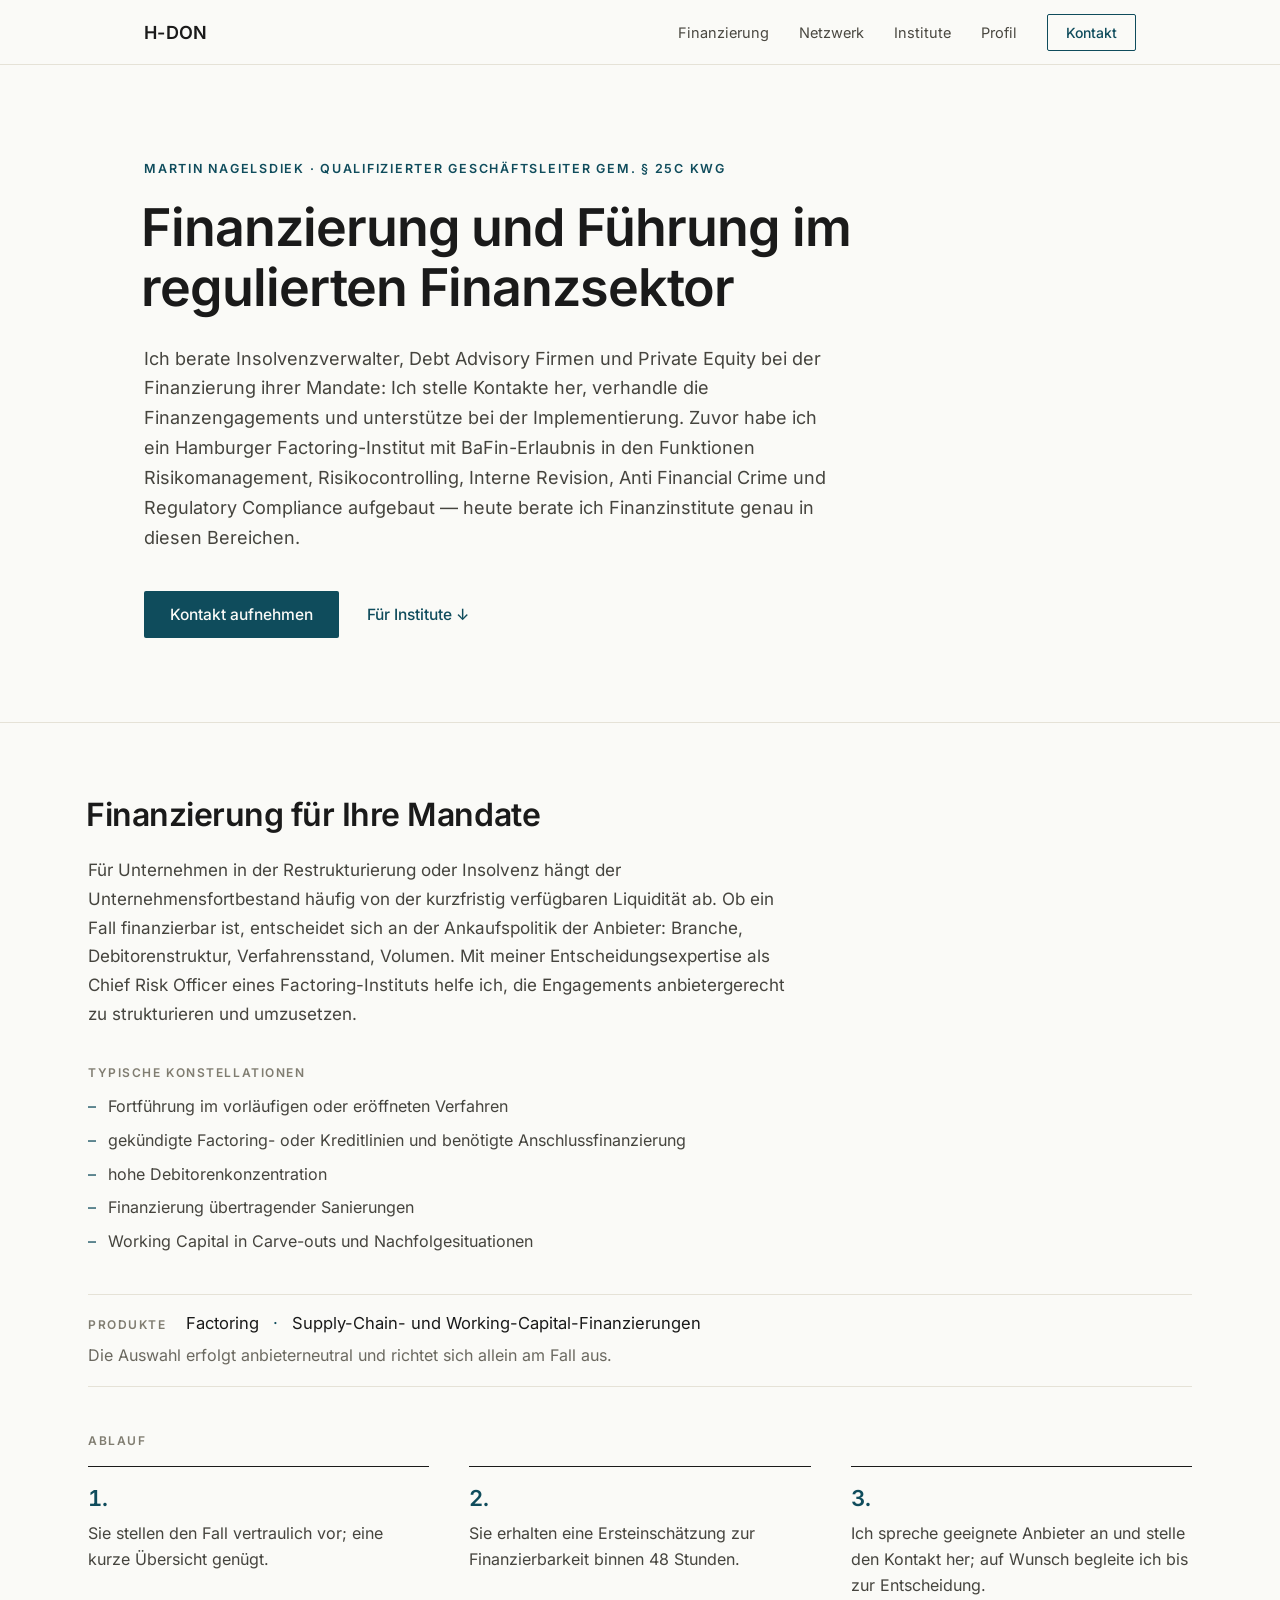
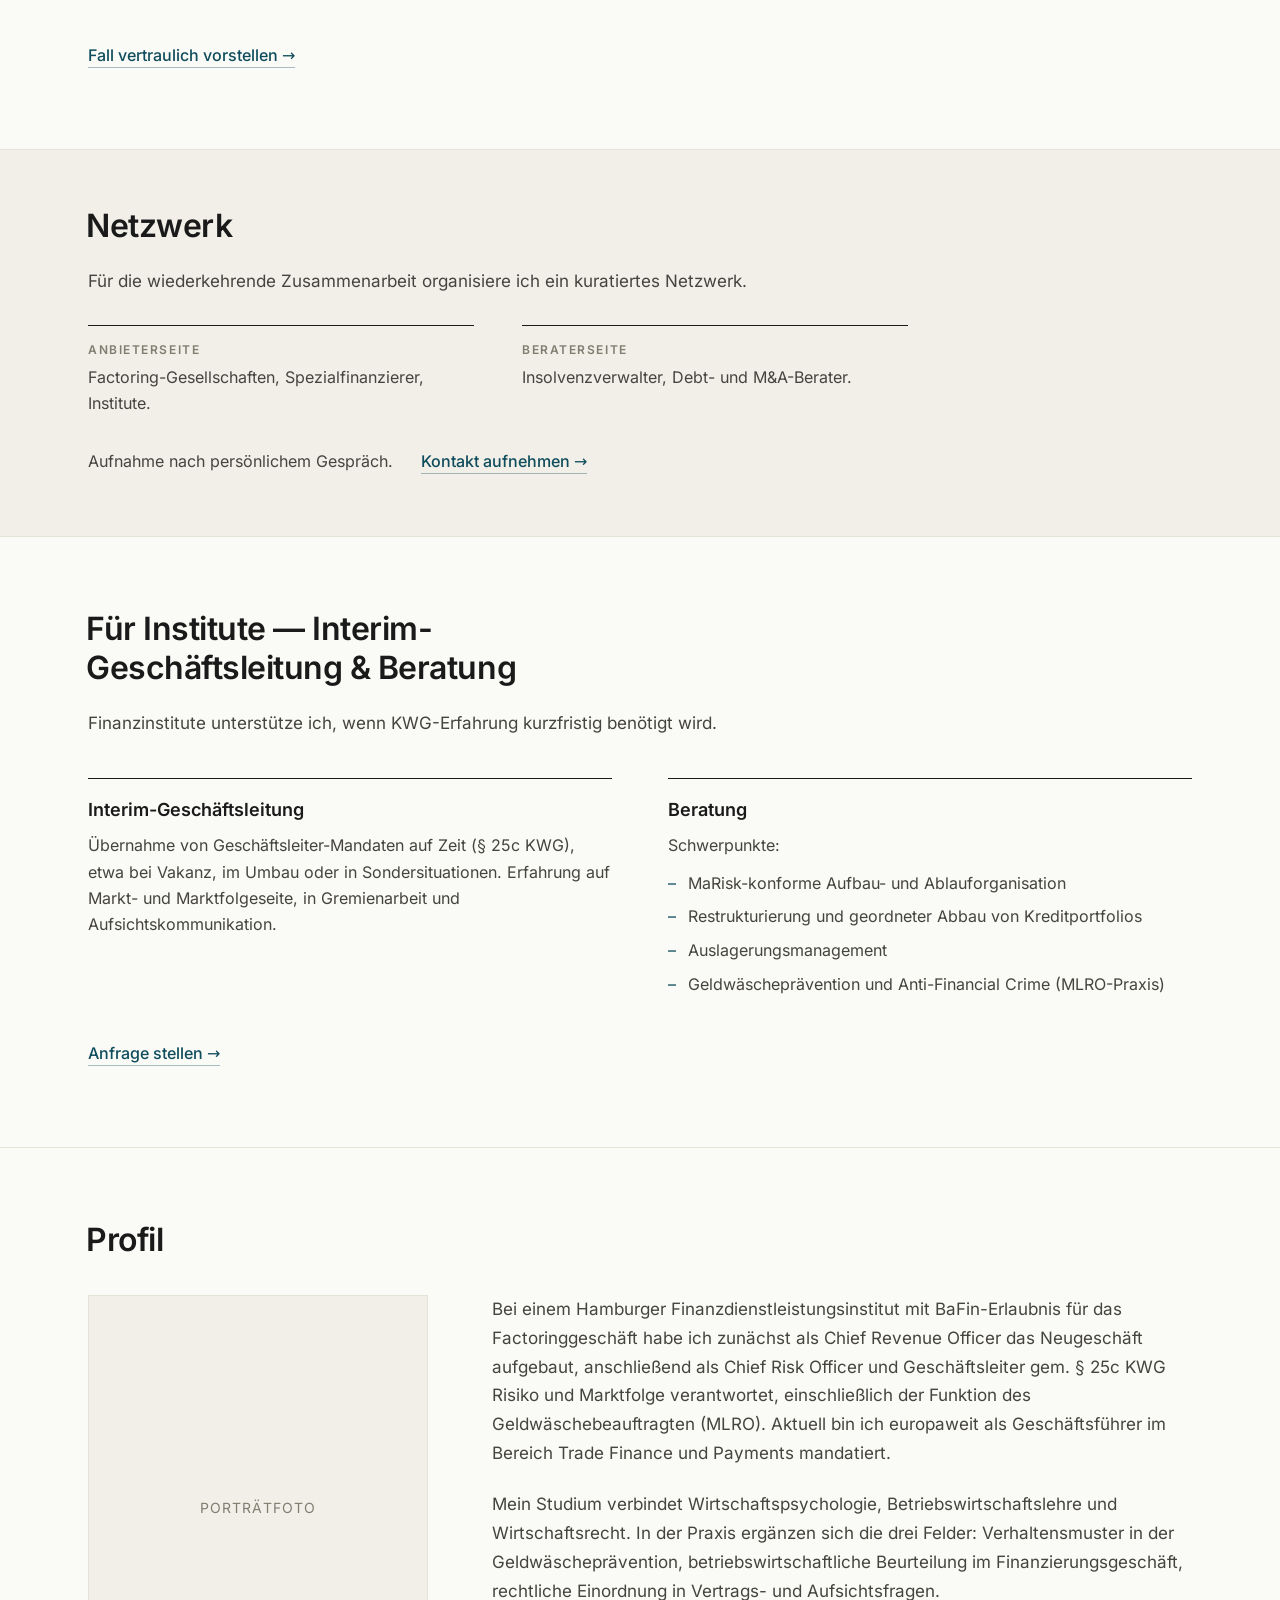
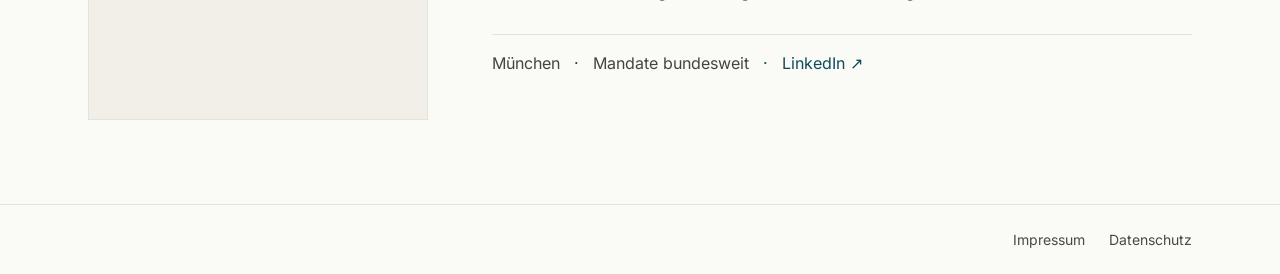
==== index.html @ 2f027c4a "H-DON One-Pager: Erstveröffentlichung Statische Website (index.html) mit Impressum/Datenschutz als u" ====
<!DOCTYPE html>
<html lang="de">
<head>
<meta charset="utf-8">
<meta name="viewport" content="width=device-width, initial-scale=1">
<title>H-DON · Martin Nagelsdiek — Finanzierung und Führung im regulierten Finanzsektor</title>
<meta name="description" content="Finanzierungslösungen für Insolvenzverwalter, Debt Advisors und Private Equity. Interim-Geschäftsleitung (§ 25c KWG) und Beratung für Finanzinstitute: Risikomanagement, Regulatory Compliance, Anti-Financial-Crime.">
<meta property="og:title" content="H-DON · Martin Nagelsdiek">
<meta property="og:description" content="Finanzierung für Restrukturierungs- und Insolvenzmandate. Interim-Geschäftsleitung und Beratung für Finanzinstitute.">
<meta property="og:locale" content="de_DE">
<style>
@font-face{font-family:'Inter';font-style:normal;font-weight:400;font-display:swap;src:url([data-uri]) format('woff2')}
@font-face{font-family:'Inter';font-style:normal;font-weight:500;font-display:swap;src:url([data-uri]) format('woff2')}
@font-face{font-family:'Inter';font-style:normal;font-weight:600;font-display:swap;src:url([data-uri]) format('woff2')}
:root{
  --bg:#FAFAF7; --bg-alt:#F1EFE7; --ink:#1A1A1A; --body:#45443E; --muted:#6B6960;
  --label:#807D71; --line:#E5E2D7; --accent:#0F4C5C; --accent-dark:#0A3945;
}
*{box-sizing:border-box}
html{scroll-behavior:smooth}
@media (prefers-reduced-motion:reduce){html{scroll-behavior:auto}}
html,body{margin:0;padding:0;background:var(--bg)}
body{color:var(--ink);font-family:'Inter',system-ui,-apple-system,'Segoe UI',sans-serif;min-height:100vh}
a{color:var(--accent)}
a:hover{color:var(--accent-dark)}
.wrap{max-width:1104px;margin:0 auto;padding:0 56px}

/* Header */
header{position:sticky;top:0;z-index:10;background:rgba(250,250,247,.94);border-bottom:1px solid var(--line);backdrop-filter:blur(6px)}
.header-inner{height:64px;display:flex;align-items:center;justify-content:space-between}
.brand{font-size:18px;font-weight:600;letter-spacing:.02em;color:var(--ink);text-decoration:none}
nav{display:flex;align-items:center;gap:30px}
.nav-link{font-size:14.5px;color:#4A4841;text-decoration:none}
.nav-link:hover{color:var(--accent)}
.nav-cta{font-size:14px;font-weight:500;color:var(--accent);text-decoration:none;border:1px solid var(--accent);padding:9px 18px;border-radius:2px}
.nav-cta:hover{background:var(--accent);color:var(--bg)}

/* Shared */
section{scroll-margin-top:88px}
.section-inner{padding:72px 0 84px}
h1{font-size:52px;line-height:1.15;font-weight:600;letter-spacing:-.02em;margin:22px 0 26px -3px;max-width:23ch;text-wrap:pretty}
h2{font-size:32px;font-weight:600;letter-spacing:-.015em;margin:0 0 22px -2px;text-wrap:pretty}
.kicker{font-size:12.5px;font-weight:600;letter-spacing:.14em;text-transform:uppercase;color:var(--accent)}
.label{font-size:12px;font-weight:600;letter-spacing:.13em;text-transform:uppercase;color:var(--label)}
.lead{font-size:18px;line-height:1.66;color:var(--body);max-width:700px;margin:0 0 38px;text-wrap:pretty}
.copy{font-size:17px;line-height:1.7;color:var(--body);max-width:700px;margin:0;text-wrap:pretty}
.dash-list{display:flex;flex-direction:column;gap:9px;max-width:700px}
.dash-list>div{display:flex;gap:12px;font-size:16px;line-height:1.55;color:var(--body)}
.dash-list span.d{color:var(--accent)}
.link-cta{font-size:16px;font-weight:500;color:var(--accent);text-decoration:none;border-bottom:1.5px solid rgba(15,76,92,.35);padding-bottom:2px}
.link-cta:hover{border-bottom-color:var(--accent)}
.btn-primary{display:inline-block;background:var(--accent);color:var(--bg);font-size:15.5px;font-weight:500;text-decoration:none;padding:14px 26px;border-radius:2px}
.btn-primary:hover{background:var(--accent-dark);color:var(--bg)}

/* Hero */
.hero{padding:96px 0 84px}
.hero-ctas{display:flex;align-items:center;gap:28px;flex-wrap:wrap}
.hero-sec{font-size:15.5px;font-weight:500;color:var(--accent);text-decoration:none}

/* Finanzierung */
.products{display:flex;flex-direction:column;gap:10px;border-top:1px solid var(--line);border-bottom:1px solid var(--line);padding:18px 0;margin:40px 0 46px}
.products-row{display:flex;align-items:baseline;gap:20px;flex-wrap:wrap}
.products-list{display:flex;gap:14px;font-size:16.5px;align-items:baseline;flex-wrap:wrap}
.products-note{font-size:16px;line-height:1.55;color:var(--muted)}
.steps{display:grid;grid-template-columns:1fr 1fr 1fr;gap:40px}
.step{border-top:1px solid var(--ink);padding-top:18px;display:flex;flex-direction:column;gap:10px}
.step-num{font-size:22px;font-weight:600;color:var(--accent);font-variant-numeric:tabular-nums}
.step-text{font-size:16px;line-height:1.62;color:var(--body)}

/* Netzwerk */
.netzwerk{background:var(--bg-alt);border-top:1px solid var(--line);border-bottom:1px solid var(--line)}
.netzwerk .section-inner{padding:56px 0 62px}
.cols-2{display:grid;grid-template-columns:1fr 1fr;gap:48px;max-width:820px}
.col-card{border-top:1px solid var(--ink);padding-top:16px;display:flex;flex-direction:column;gap:8px}
.col-card .body{font-size:16px;line-height:1.62;color:var(--body)}
.inline-row{display:flex;align-items:baseline;gap:28px;margin-top:34px;flex-wrap:wrap}
.inline-row .plain{font-size:16px;color:var(--body)}

/* Institute */
.inst-cols{display:grid;grid-template-columns:1fr 1fr;gap:56px}
.inst-card{border-top:1px solid var(--ink);padding-top:20px;display:flex;flex-direction:column;gap:12px}
.inst-card .title{font-size:18px;font-weight:600}
.inst-card .body{font-size:16px;line-height:1.65;color:var(--body);text-wrap:pretty}

/* Profil */
.profil-grid{display:grid;grid-template-columns:340px 1fr;gap:64px;align-items:start}
.portrait{width:340px;height:425px;max-width:100%;background:var(--bg-alt);border:1px solid var(--line);display:flex;align-items:center;justify-content:center;color:var(--label);font-size:14px;letter-spacing:.08em;text-transform:uppercase}
.profil-text{display:flex;flex-direction:column;gap:22px}
.meta-row{display:flex;align-items:baseline;gap:14px;border-top:1px solid var(--line);padding-top:18px;margin-top:6px;font-size:16px;color:var(--body);flex-wrap:wrap}
.meta-row a{color:var(--accent);text-decoration:none}
.meta-row a:hover{color:var(--accent-dark)}
.dot{color:var(--accent)}

/* Legal sections (in-page, toggled via footer) */
[hidden]{display:none !important}
.legal-inner{padding:64px 0 76px}
.legal-head{display:flex;align-items:baseline;justify-content:space-between;gap:24px;margin:0 0 10px}
.legal-close{font-size:14.5px;color:#4A4841;text-decoration:none;white-space:nowrap}
.legal-close:hover{color:var(--accent)}
.legal-note{font-size:14.5px;color:var(--label);margin:0 0 38px}
.legal-grid{display:grid;grid-template-columns:230px 1fr;gap:26px 40px;max-width:880px;font-size:16px;line-height:1.62;color:var(--body)}
.legal-label{font-size:13px;font-weight:600;letter-spacing:.08em;text-transform:uppercase;color:var(--label);padding-top:3px}
.ph{background:#F1EDDC;padding:1px 6px}

/* Footer */
footer{border-top:1px solid var(--line)}
.footer-inner{padding:26px 0;display:flex;align-items:baseline;justify-content:flex-end;gap:16px;flex-wrap:wrap}
.footer-links{display:flex;gap:24px}
.footer-links a{font-size:14px;color:#4A4841;text-decoration:none}
.footer-links a:hover{color:var(--accent)}

/* Responsive */
@media (max-width:920px){
  .wrap{padding:0 24px}
  h1{font-size:clamp(32px,7.5vw,44px)}
  h2{font-size:27px}
  .hero{padding:64px 0 60px}
  .section-inner{padding:56px 0 60px}
  .steps{grid-template-columns:1fr;gap:26px}
  .cols-2{grid-template-columns:1fr;gap:28px}
  .inst-cols{grid-template-columns:1fr;gap:36px}
  .profil-grid{grid-template-columns:1fr;gap:36px}
  .legal-grid{grid-template-columns:1fr;gap:8px 0}
  .legal-grid > div:not(.legal-label){margin-bottom:16px}
  .legal-inner{padding:48px 0 56px}
}
@media (max-width:720px){
  .nav-link{display:none}
}
</style>
</head>
<body>

<header>
  <div class="wrap header-inner">
    <a class="brand" href="#top">H-DON</a>
    <nav aria-label="Hauptnavigation">
      <a class="nav-link" href="#finanzierung">Finanzierung</a>
      <a class="nav-link" href="#netzwerk">Netzwerk</a>
      <a class="nav-link" href="#institute">Institute</a>
      <a class="nav-link" href="#profil">Profil</a>
      <a class="nav-cta" href="mailto:martin.nagelsdiek@h-don.de">Kontakt</a>
    </nav>
  </div>
</header>

<main id="top">

<section class="hero">
  <div class="wrap">
    <div class="kicker">Martin Nagelsdiek · Qualifizierter Geschäftsleiter gem. § 25c KWG</div>
    <h1>Finanzierung und Führung im regulierten Finanzsektor</h1>
    <!-- Alternative Headline (Variante B aus dem Design):
    <h1>Finanzierungslösungen für Insolvenzverwalter und Debt Advisors. Führung für Finanzinstitute.</h1>
    -->
    <p class="lead">Ich berate Insolvenzverwalter, Debt Advisory Firmen und Private Equity bei der Finanzierung ihrer Mandate: Ich stelle Kontakte her, verhandle die Finanzengagements und unterstütze bei der Implementierung. Zuvor habe ich ein Hamburger Factoring-Institut mit BaFin-Erlaubnis in den Funktionen Risikomanagement, Risikocontrolling, Interne Revision, Anti Financial Crime und Regulatory Compliance aufgebaut — heute berate ich Finanzinstitute genau in diesen Bereichen.</p>
    <div class="hero-ctas">
      <a class="btn-primary" href="mailto:martin.nagelsdiek@h-don.de?subject=Fallvorstellung%20%28vertraulich%29">Kontakt aufnehmen</a>
      <a class="hero-sec" href="#institute">Für Institute ↓</a>
    </div>
  </div>
</section>

<section id="finanzierung" style="border-top:1px solid var(--line)">
  <div class="wrap section-inner">
    <h2>Finanzierung für Ihre Mandate</h2>
    <p class="copy">Für Unternehmen in der Restrukturierung oder Insolvenz hängt der Unternehmensfortbestand häufig von der kurzfristig verfügbaren Liquidität ab. Ob ein Fall finanzierbar ist, entscheidet sich an der Ankaufspolitik der Anbieter: Branche, Debitorenstruktur, Verfahrensstand, Volumen. Mit meiner Entscheidungsexpertise als Chief Risk Officer eines Factoring-Instituts helfe ich, die Engagements anbietergerecht zu strukturieren und umzusetzen.</p>
    <div style="margin-top:36px">
      <div class="label" style="margin-bottom:14px">Typische Konstellationen</div>
      <div class="dash-list">
        <div><span class="d">–</span><span>Fortführung im vorläufigen oder eröffneten Verfahren</span></div>
        <div><span class="d">–</span><span>gekündigte Factoring- oder Kreditlinien und benötigte Anschlussfinanzierung</span></div>
        <div><span class="d">–</span><span>hohe Debitorenkonzentration</span></div>
        <div><span class="d">–</span><span>Finanzierung übertragender Sanierungen</span></div>
        <div><span class="d">–</span><span>Working Capital in Carve-outs und Nachfolgesituationen</span></div>
      </div>
    </div>
    <div class="products">
      <div class="products-row">
        <span class="label">Produkte</span>
        <span class="products-list"><span>Factoring</span><span class="dot">·</span><span>Supply-Chain- und Working-Capital-Finanzierungen</span></span>
      </div>
      <div class="products-note">Die Auswahl erfolgt anbieterneutral und richtet sich allein am Fall aus.</div>
    </div>
    <div class="label" style="margin-bottom:18px">Ablauf</div>
    <div class="steps">
      <div class="step">
        <div class="step-num">1.</div>
        <div class="step-text">Sie stellen den Fall vertraulich vor; eine kurze Übersicht genügt.</div>
      </div>
      <div class="step">
        <div class="step-num">2.</div>
        <div class="step-text">Sie erhalten eine Ersteinschätzung zur Finanzierbarkeit binnen 48 Stunden.</div>
      </div>
      <div class="step">
        <div class="step-num">3.</div>
        <div class="step-text">Ich spreche geeignete Anbieter an und stelle den Kontakt her; auf Wunsch begleite ich bis zur Entscheidung.</div>
      </div>
    </div>
    <div style="margin-top:46px">
      <a class="link-cta" href="mailto:martin.nagelsdiek@h-don.de?subject=Fallvorstellung%20%28vertraulich%29">Fall vertraulich vorstellen →</a>
    </div>
  </div>
</section>

<section id="netzwerk" class="netzwerk">
  <div class="wrap section-inner">
    <h2>Netzwerk</h2>
    <p class="copy" style="margin-bottom:30px">Für die wiederkehrende Zusammenarbeit organisiere ich ein kuratiertes Netzwerk.</p>
    <div class="cols-2">
      <div class="col-card">
        <div class="label">Anbieterseite</div>
        <div class="body">Factoring-Gesellschaften, Spezialfinanzierer, Institute.</div>
      </div>
      <div class="col-card">
        <div class="label">Beraterseite</div>
        <div class="body">Insolvenzverwalter, Debt- und M&amp;A-Berater.</div>
      </div>
    </div>
    <div class="inline-row">
      <span class="plain">Aufnahme nach persönlichem Gespräch.</span>
      <a class="link-cta" href="mailto:martin.nagelsdiek@h-don.de?subject=Netzwerk">Kontakt aufnehmen →</a>
    </div>
  </div>
</section>

<section id="institute">
  <div class="wrap section-inner">
    <h2 style="max-width:26ch">Für Institute — Interim-Geschäftsleitung &amp; Beratung</h2>
    <p class="copy" style="margin-bottom:40px">Finanzinstitute unterstütze ich, wenn KWG-Erfahrung kurzfristig benötigt wird.</p>
    <div class="inst-cols">
      <div class="inst-card">
        <div class="title">Interim-Geschäftsleitung</div>
        <div class="body">Übernahme von Geschäftsleiter-Mandaten auf Zeit (§ 25c KWG), etwa bei Vakanz, im Umbau oder in Sondersituationen. Erfahrung auf Markt- und Marktfolgeseite, in Gremienarbeit und Aufsichtskommunikation.</div>
      </div>
      <div class="inst-card">
        <div class="title">Beratung</div>
        <div class="body">Schwerpunkte:</div>
        <div class="dash-list">
          <div><span class="d">–</span><span>MaRisk-konforme Aufbau- und Ablauforganisation</span></div>
          <div><span class="d">–</span><span>Restrukturierung und geordneter Abbau von Kreditportfolios</span></div>
          <div><span class="d">–</span><span>Auslagerungsmanagement</span></div>
          <div><span class="d">–</span><span>Geldwäscheprävention und Anti-Financial Crime (MLRO-Praxis)</span></div>
        </div>
      </div>
    </div>
    <div style="margin-top:46px">
      <a class="link-cta" href="mailto:martin.nagelsdiek@h-don.de?subject=Interim%20%2F%20Beratung">Anfrage stellen →</a>
    </div>
  </div>
</section>

<section id="profil" style="border-top:1px solid var(--line)">
  <div class="wrap section-inner">
    <h2 style="margin-bottom:36px">Profil</h2>
    <div class="profil-grid">
      <div class="portrait" role="img" aria-label="Platzhalter für Porträtfoto">Porträtfoto</div>
      <!-- Foto einsetzen: obige div ersetzen durch
      <img class="portrait" src="portrait.jpg" alt="Porträtfoto Martin Nagelsdiek" style="object-fit:cover"> -->
      <div class="profil-text">
        <p class="copy">Bei einem Hamburger Finanzdienstleistungsinstitut mit BaFin-Erlaubnis für das Factoringgeschäft habe ich zunächst als Chief Revenue Officer das Neugeschäft aufgebaut, anschließend als Chief Risk Officer und Geschäftsleiter gem. § 25c KWG Risiko und Marktfolge verantwortet, einschließlich der Funktion des Geldwäschebeauftragten (MLRO). Aktuell bin ich europaweit als Geschäftsführer im Bereich Trade Finance und Payments mandatiert.</p>
        <p class="copy">Mein Studium verbindet Wirtschaftspsychologie, Betriebswirtschaftslehre und Wirtschaftsrecht. In der Praxis ergänzen sich die drei Felder: Verhaltensmuster in der Geldwäscheprävention, betriebswirtschaftliche Beurteilung im Finanzierungsgeschäft, rechtliche Einordnung in Vertrags- und Aufsichtsfragen.</p>
        <div class="meta-row">
          <span>München</span><span class="dot">·</span><span>Mandate bundesweit</span><span class="dot">·</span><a href="https://www.linkedin.com/in/nagelsdiek" target="_blank" rel="noopener">LinkedIn ↗</a>
        </div>
      </div>
    </div>
  </div>
</section>

<section id="impressum" class="legal" style="border-top:1px solid var(--line)">
  <div class="wrap legal-inner">
    <div class="legal-head">
      <h2 style="margin:0 0 0 -2px">Impressum</h2>
      <a class="legal-close" href="#" data-legal-close>Schließen ✕</a>
    </div>
    <p class="legal-note">Angaben gemäß § 5 DDG</p>
    <div class="legal-grid">
      <div class="legal-label">Diensteanbieter</div>
      <div>Hedonia UG (haftungsbeschränkt)<br>Franz-Joseph-Str. 11<br>80801 München, Deutschland</div>
      <div class="legal-label">Vertreten durch</div>
      <div>Geschäftsführer: Martin Nagelsdiek</div>
      <div class="legal-label">Registereintrag</div>
      <div>Registergericht: Amtsgericht Hamburg<br>Registernummer: HRB 199336</div>
      <div class="legal-label">Kontakt</div>
      <div>E-Mail: <a href="mailto:martin.nagelsdiek@h-don.de">martin.nagelsdiek@h-don.de</a></div>
      <!-- USt-IdNr. gemäß § 27a UStG: sobald vorhanden, hier als eigene Zeile ergänzen
           (Label "Umsatzsteuer-ID", Wert "USt-IdNr. gemäß § 27a UStG: DE…"). -->

      <div class="legal-label">Verantwortlich nach § 18 Abs. 2 MStV</div>
      <div>Martin Nagelsdiek, Anschrift wie oben</div>
      <div class="legal-label">Verbraucherstreitbeilegung</div>
      <div>Das Angebot richtet sich ausschließlich an Unternehmen. Zur Teilnahme an Streitbeilegungsverfahren vor einer Verbraucherschlichtungsstelle ist die Hedonia UG (haftungsbeschränkt) nicht bereit und nicht verpflichtet (§ 36 VSBG).</div>
    </div>
  </div>
</section>

<section id="datenschutz" class="legal" style="border-top:1px solid var(--line)">
  <div class="wrap legal-inner">
    <div class="legal-head">
      <h2 style="margin:0 0 0 -2px">Datenschutzerklärung</h2>
      <a class="legal-close" href="#" data-legal-close>Schließen ✕</a>
    </div>
    <p class="legal-note">Informationen nach Art. 13 DSGVO. Stand: Juli 2026</p>
    <div class="legal-grid">
      <div class="legal-label">Verantwortlicher</div>
      <div>Hedonia UG (haftungsbeschränkt), vertreten durch den Geschäftsführer Martin Nagelsdiek<br>Franz-Joseph-Str. 11, 80801 München, Deutschland<br>E-Mail: <a href="mailto:martin.nagelsdiek@h-don.de">martin.nagelsdiek@h-don.de</a></div>
      <div class="legal-label">Hosting und Server-Logfiles</div>
      <div>Diese Website wird bei GitHub Pages gehostet, einem Dienst der GitHub, Inc., 88 Colin P. Kelly Jr. St., San Francisco, CA 94107, USA („GitHub"). Beim Aufruf der Website erhebt GitHub technisch bedingt Ihre IP-Adresse und speichert sie nach eigenen Angaben zu Sicherheitszwecken in Server-Logs; auf diese Verarbeitung haben wir keinen Einfluss. Rechtsgrundlage ist Art. 6 Abs. 1 lit. f DSGVO (berechtigtes Interesse an der sicheren und stabilen Bereitstellung der Website). GitHub verarbeitet Daten auch in den USA; GitHub ist nach dem EU-US Data Privacy Framework zertifiziert und stützt Übermittlungen ergänzend auf Standardvertragsklauseln der EU-Kommission. Näheres in der <a href="https://docs.github.com/en/site-policy/privacy-policies/github-general-privacy-statement" target="_blank" rel="noopener">Datenschutzerklärung von GitHub</a>.</div>
      <div class="legal-label">Kontaktaufnahme per E-Mail</div>
      <div>Bei einer Kontaktaufnahme per E-Mail werden die mitgeteilten Daten (Name, E-Mail-Adresse, Inhalt der Nachricht) ausschließlich zur Bearbeitung der Anfrage verarbeitet. Rechtsgrundlage ist Art. 6 Abs. 1 lit. b DSGVO, soweit die Anfrage auf den Abschluss oder die Durchführung eines Vertrags gerichtet ist, im Übrigen Art. 6 Abs. 1 lit. f DSGVO. Die E-Mail-Kommunikation wird über Google Workspace (Google Ireland Limited, Gordon House, Barrow Street, Dublin 4, Irland) abgewickelt; mit Google besteht ein Auftragsverarbeitungsvertrag nach Art. 28 DSGVO, und Google ist für etwaige Übermittlungen in die USA nach dem EU-US Data Privacy Framework zertifiziert. Die Daten werden gelöscht, sobald sie für die Bearbeitung nicht mehr erforderlich sind; gesetzliche Aufbewahrungspflichten bleiben unberührt.</div>
      <div class="legal-label">Keine Cookies, kein Tracking</div>
      <div>Diese Website setzt keine Cookies und verwendet keine Analyse-, Tracking- oder Werbedienste. Schriftarten sind lokal in die Seite eingebettet; beim Seitenaufruf werden keine Inhalte von Drittservern nachgeladen.</div>
      <div class="legal-label">Externe Links</div>
      <div>Diese Website enthält Links zu externen Websites (z. B. LinkedIn). Durch den bloßen Besuch dieser Seite werden keine Daten an die verlinkten Anbieter übertragen; beim Anklicken gelten die Datenschutzhinweise des jeweiligen Anbieters.</div>
      <div class="legal-label">Ihre Rechte</div>
      <div>Sie haben das Recht auf Auskunft (Art. 15 DSGVO), Berichtigung (Art. 16), Löschung (Art. 17), Einschränkung der Verarbeitung (Art. 18) und Datenübertragbarkeit (Art. 20) sowie das Recht, einer Verarbeitung auf Grundlage von Art. 6 Abs. 1 lit. f DSGVO aus Gründen Ihrer besonderen Situation zu widersprechen (Art. 21 DSGVO). Daneben besteht ein Beschwerderecht bei einer Datenschutz-Aufsichtsbehörde (Art. 77 DSGVO), z. B. beim Bayerischen Landesamt für Datenschutzaufsicht, Promenade 18, 91522 Ansbach.</div>
    </div>
  </div>
</section>

</main>

<footer>
  <div class="wrap footer-inner">
    <span class="footer-links">
      <a href="#impressum" data-legal-open="impressum">Impressum</a>
      <a href="#datenschutz" data-legal-open="datenschutz">Datenschutz</a>
    </span>
  </div>
</footer>

<script>
(function () {
  var sections = {
    impressum: document.getElementById('impressum'),
    datenschutz: document.getElementById('datenschutz')
  };
  // Progressive enhancement: without JS the sections stay visible at the page end.
  Object.keys(sections).forEach(function (k) { sections[k].hidden = true; });
  function setOpen(key) {
    Object.keys(sections).forEach(function (k) { sections[k].hidden = (k !== key); });
    if (key) sections[key].scrollIntoView({ behavior: 'smooth', block: 'start' });
  }
  document.querySelectorAll('[data-legal-open]').forEach(function (a) {
    a.addEventListener('click', function (e) {
      e.preventDefault();
      var key = a.getAttribute('data-legal-open');
      setOpen(key);
      history.replaceState(null, '', '#' + key);
    });
  });
  document.querySelectorAll('[data-legal-close]').forEach(function (a) {
    a.addEventListener('click', function (e) {
      e.preventDefault();
      setOpen(null);
      history.replaceState(null, '', location.pathname);
    });
  });
  var h = location.hash.replace('#', '');
  if (sections[h]) {
    setOpen(h);
    // Beim direkten Aufruf mit #impressum/#datenschutz greift scrollIntoView
    // erst nach dem initialen Scroll-Handling des Browsers zuverlässig.
    setTimeout(function () { sections[h].scrollIntoView({ block: 'start' }); }, 60);
  }
  window.addEventListener('hashchange', function () {
    var k = location.hash.replace('#', '');
    if (sections[k]) setOpen(k);
  });
})();
</script>

</body>
</html>
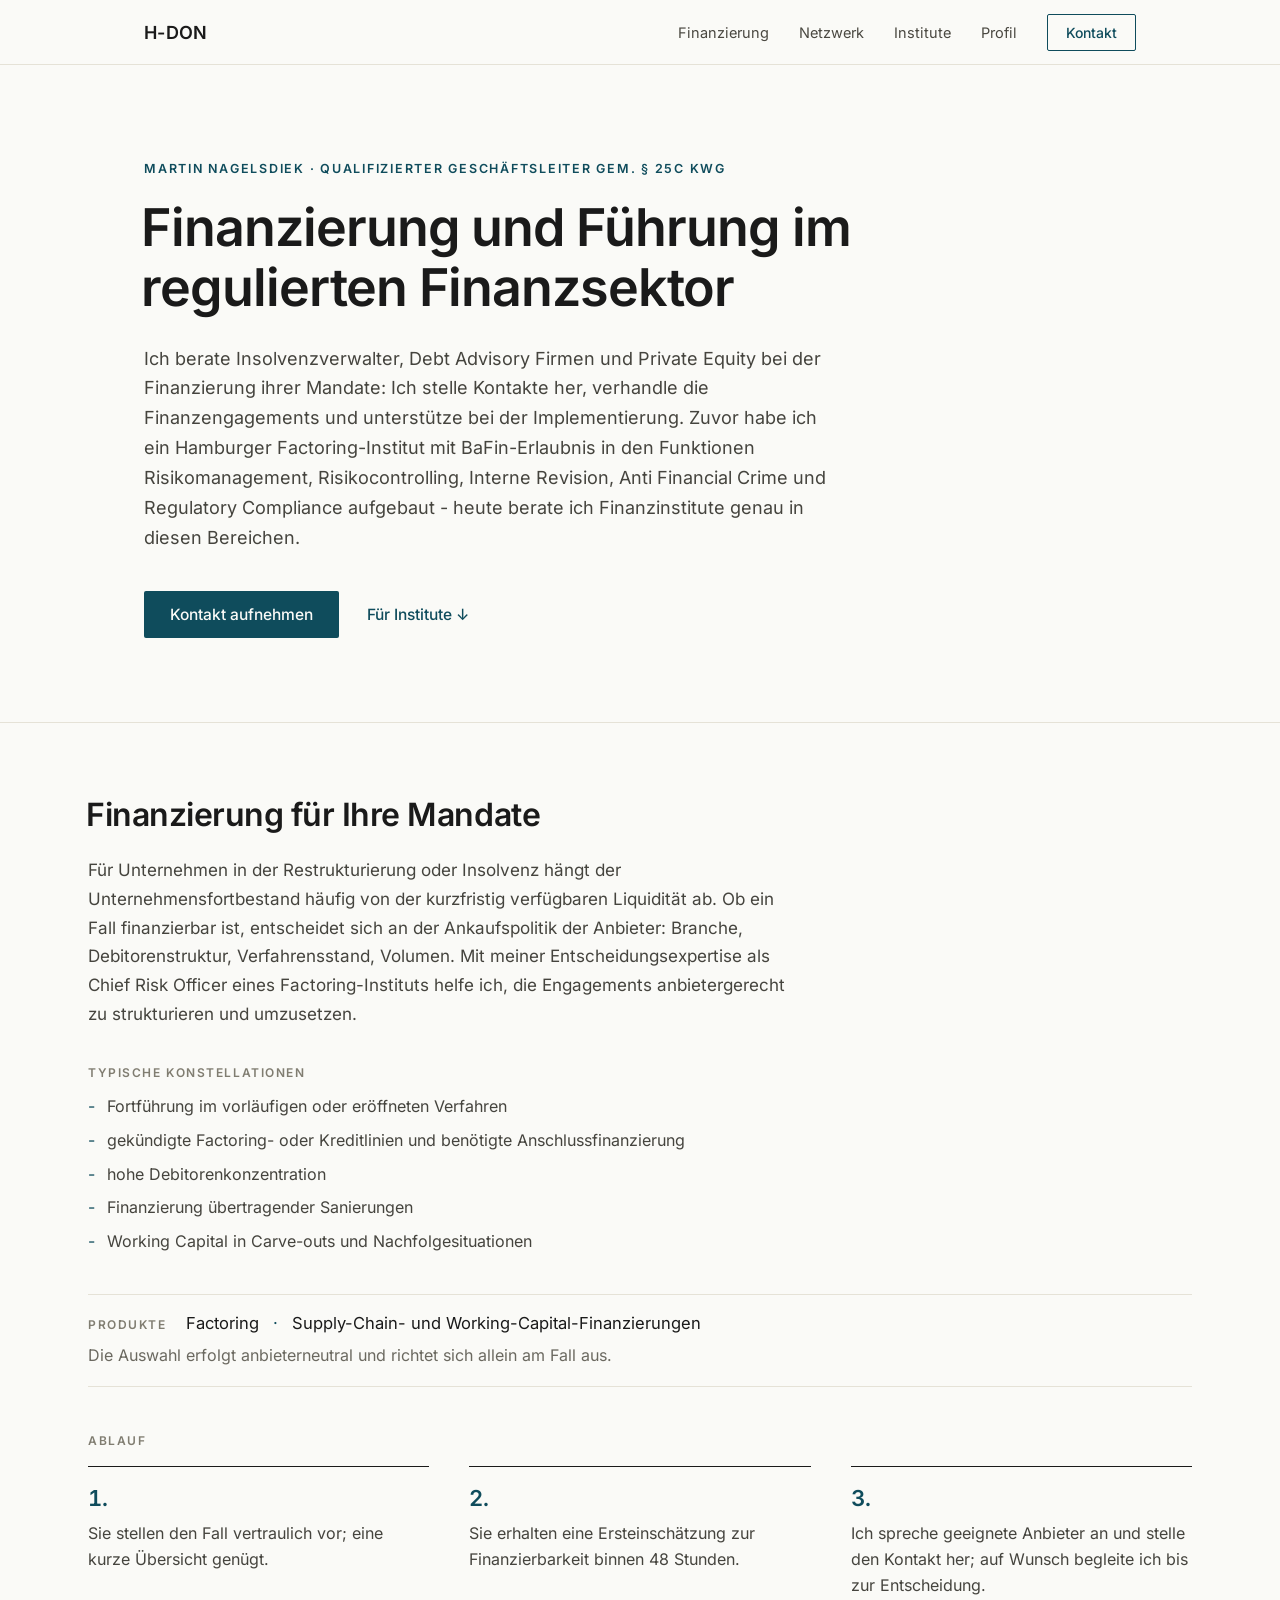
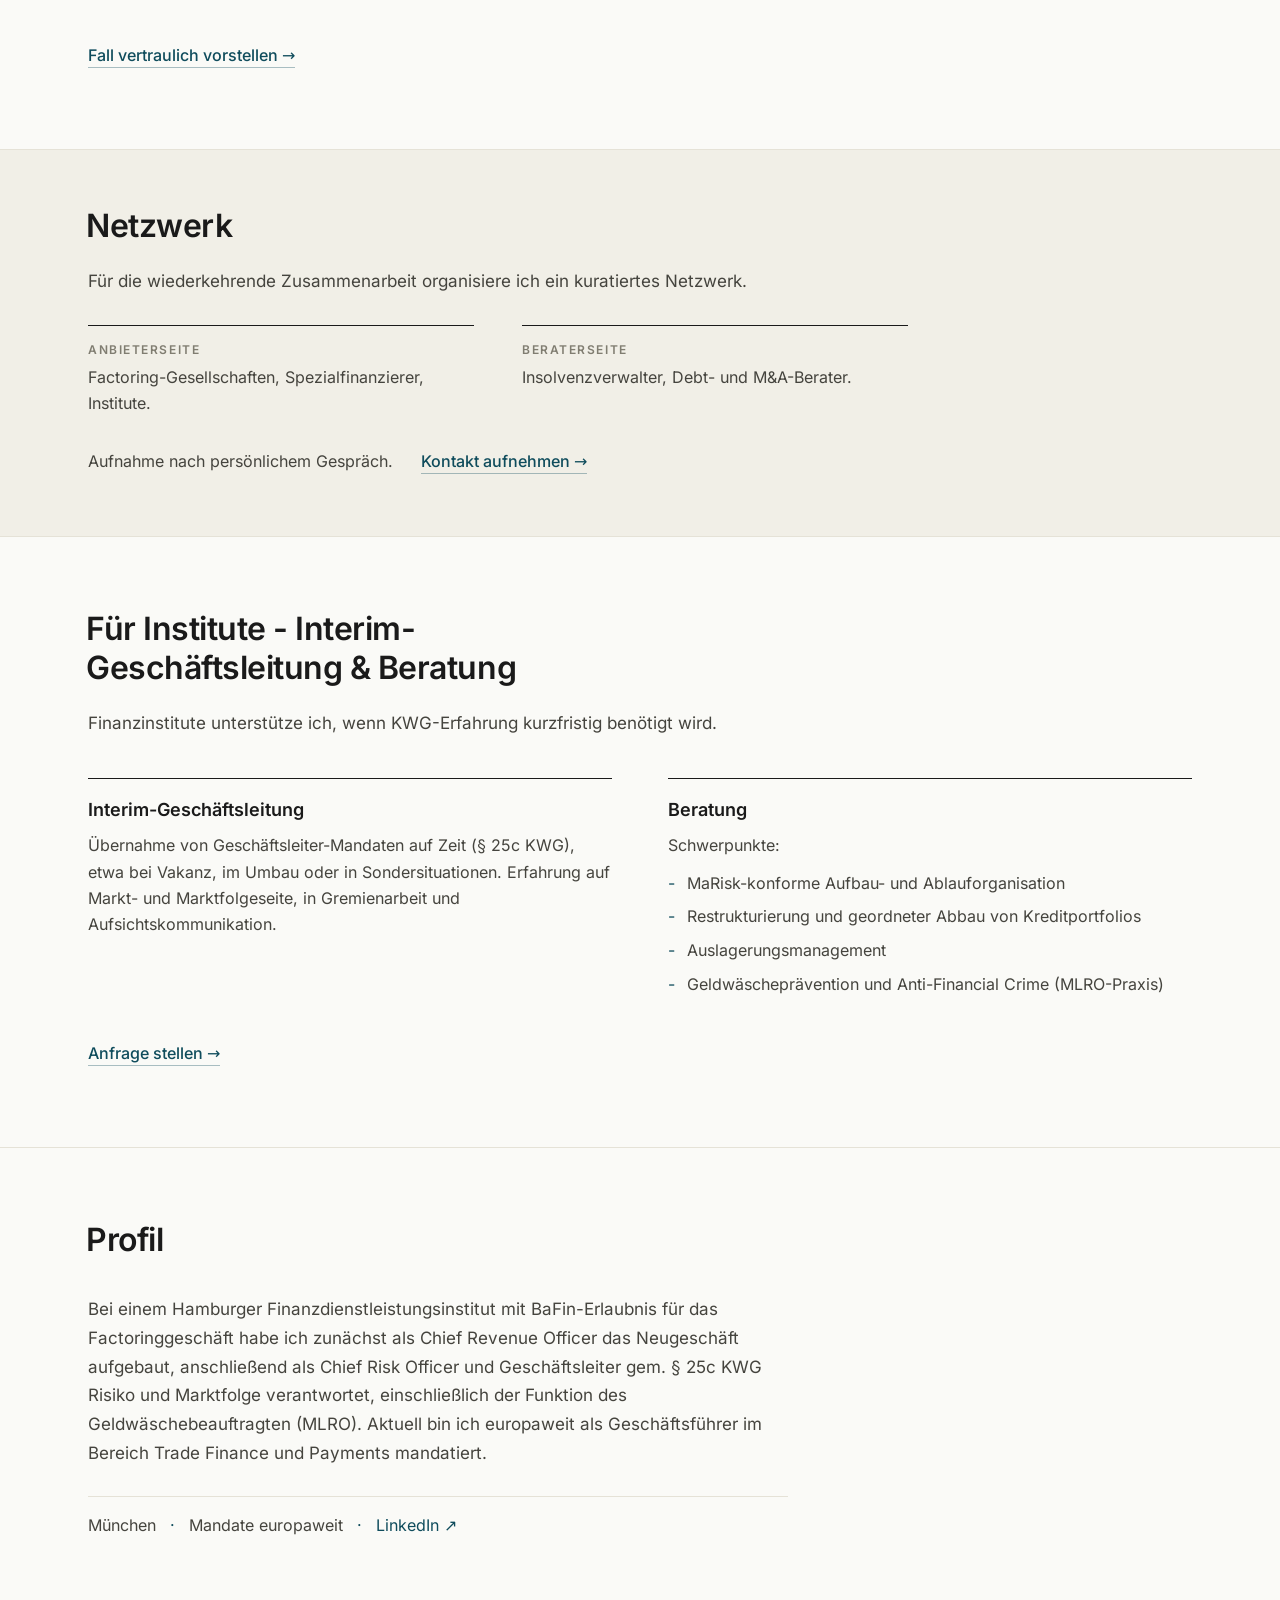
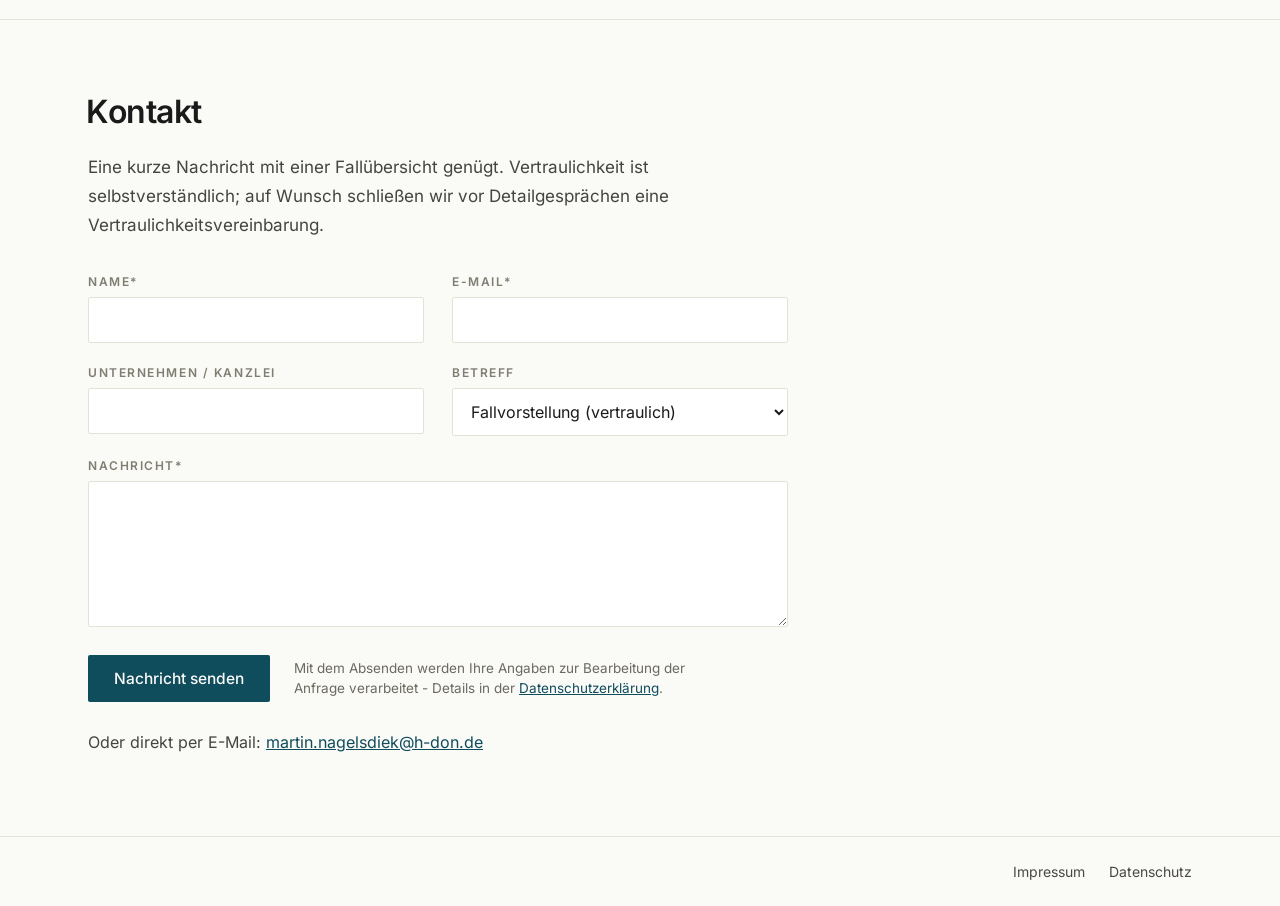
==== commit f98a51d8: "Kontaktformular: Web3Forms-Anbindung mit Access Key, Datenschutzerklärung ergänzt Co-Authored-By: Cl" ====
--- a/index.html
+++ b/index.html
@@ -3,7 +3,7 @@
 <head>
 <meta charset="utf-8">
 <meta name="viewport" content="width=device-width, initial-scale=1">
-<title>H-DON · Martin Nagelsdiek — Finanzierung und Führung im regulierten Finanzsektor</title>
+<title>H-DON · Martin Nagelsdiek - Finanzierung und Führung im regulierten Finanzsektor</title>
 <meta name="description" content="Finanzierungslösungen für Insolvenzverwalter, Debt Advisors und Private Equity. Interim-Geschäftsleitung (§ 25c KWG) und Beratung für Finanzinstitute: Risikomanagement, Regulatory Compliance, Anti-Financial-Crime.">
 <meta property="og:title" content="H-DON · Martin Nagelsdiek">
 <meta property="og:description" content="Finanzierung für Restrukturierungs- und Insolvenzmandate. Interim-Geschäftsleitung und Beratung für Finanzinstitute.">
@@ -83,13 +83,28 @@
 .inst-card .body{font-size:16px;line-height:1.65;color:var(--body);text-wrap:pretty}
 
 /* Profil */
-.profil-grid{display:grid;grid-template-columns:340px 1fr;gap:64px;align-items:start}
-.portrait{width:340px;height:425px;max-width:100%;background:var(--bg-alt);border:1px solid var(--line);display:flex;align-items:center;justify-content:center;color:var(--label);font-size:14px;letter-spacing:.08em;text-transform:uppercase}
 .profil-text{display:flex;flex-direction:column;gap:22px}
 .meta-row{display:flex;align-items:baseline;gap:14px;border-top:1px solid var(--line);padding-top:18px;margin-top:6px;font-size:16px;color:var(--body);flex-wrap:wrap}
 .meta-row a{color:var(--accent);text-decoration:none}
 .meta-row a:hover{color:var(--accent-dark)}
 .dot{color:var(--accent)}
+
+/* Kontaktformular */
+.kontakt-form{max-width:700px}
+.hp{display:none !important}
+.form-grid{display:grid;grid-template-columns:1fr 1fr;gap:22px 28px}
+.form-field{display:flex;flex-direction:column;gap:8px}
+.form-field-full{grid-column:1 / -1}
+.form-field label{font-size:12px;font-weight:600;letter-spacing:.13em;text-transform:uppercase;color:var(--label)}
+.form-field input,.form-field select,.form-field textarea{font-family:inherit;font-size:16px;color:var(--ink);background:#fff;border:1px solid var(--line);border-radius:2px;padding:12px 14px;width:100%}
+.form-field textarea{resize:vertical;min-height:140px}
+.form-field input:focus,.form-field select:focus,.form-field textarea:focus{outline:none;border-color:var(--accent)}
+.form-footer{display:flex;align-items:center;gap:24px;margin-top:28px;flex-wrap:wrap}
+.form-footer .btn-primary{border:0;cursor:pointer;font-family:inherit}
+.form-hinweis{font-size:13.5px;line-height:1.5;color:var(--muted);max-width:420px}
+.form-alt{font-size:16px;color:var(--body);margin:30px 0 0}
+#danke{display:none;max-width:700px;background:var(--bg-alt);border:1px solid var(--line);border-left:3px solid var(--accent);padding:16px 20px;font-size:16px;color:var(--body);margin:0 0 30px}
+#danke:target{display:block}
 
 /* Legal sections (in-page, toggled via footer) */
 [hidden]{display:none !important}
@@ -119,7 +134,7 @@
   .steps{grid-template-columns:1fr;gap:26px}
   .cols-2{grid-template-columns:1fr;gap:28px}
   .inst-cols{grid-template-columns:1fr;gap:36px}
-  .profil-grid{grid-template-columns:1fr;gap:36px}
+  .form-grid{grid-template-columns:1fr;gap:18px}
   .legal-grid{grid-template-columns:1fr;gap:8px 0}
   .legal-grid > div:not(.legal-label){margin-bottom:16px}
   .legal-inner{padding:48px 0 56px}
@@ -139,7 +154,7 @@
       <a class="nav-link" href="#netzwerk">Netzwerk</a>
       <a class="nav-link" href="#institute">Institute</a>
       <a class="nav-link" href="#profil">Profil</a>
-      <a class="nav-cta" href="mailto:martin.nagelsdiek@h-don.de">Kontakt</a>
+      <a class="nav-cta" href="#kontakt">Kontakt</a>
     </nav>
   </div>
 </header>
@@ -153,9 +168,9 @@
     <!-- Alternative Headline (Variante B aus dem Design):
     <h1>Finanzierungslösungen für Insolvenzverwalter und Debt Advisors. Führung für Finanzinstitute.</h1>
     -->
-    <p class="lead">Ich berate Insolvenzverwalter, Debt Advisory Firmen und Private Equity bei der Finanzierung ihrer Mandate: Ich stelle Kontakte her, verhandle die Finanzengagements und unterstütze bei der Implementierung. Zuvor habe ich ein Hamburger Factoring-Institut mit BaFin-Erlaubnis in den Funktionen Risikomanagement, Risikocontrolling, Interne Revision, Anti Financial Crime und Regulatory Compliance aufgebaut — heute berate ich Finanzinstitute genau in diesen Bereichen.</p>
+    <p class="lead">Ich berate Insolvenzverwalter, Debt Advisory Firmen und Private Equity bei der Finanzierung ihrer Mandate: Ich stelle Kontakte her, verhandle die Finanzengagements und unterstütze bei der Implementierung. Zuvor habe ich ein Hamburger Factoring-Institut mit BaFin-Erlaubnis in den Funktionen Risikomanagement, Risikocontrolling, Interne Revision, Anti Financial Crime und Regulatory Compliance aufgebaut - heute berate ich Finanzinstitute genau in diesen Bereichen.</p>
     <div class="hero-ctas">
-      <a class="btn-primary" href="mailto:martin.nagelsdiek@h-don.de?subject=Fallvorstellung%20%28vertraulich%29">Kontakt aufnehmen</a>
+      <a class="btn-primary" href="#kontakt" data-betreff="fallvorstellung">Kontakt aufnehmen</a>
       <a class="hero-sec" href="#institute">Für Institute ↓</a>
     </div>
   </div>
@@ -168,11 +183,11 @@
     <div style="margin-top:36px">
       <div class="label" style="margin-bottom:14px">Typische Konstellationen</div>
       <div class="dash-list">
-        <div><span class="d">–</span><span>Fortführung im vorläufigen oder eröffneten Verfahren</span></div>
-        <div><span class="d">–</span><span>gekündigte Factoring- oder Kreditlinien und benötigte Anschlussfinanzierung</span></div>
-        <div><span class="d">–</span><span>hohe Debitorenkonzentration</span></div>
-        <div><span class="d">–</span><span>Finanzierung übertragender Sanierungen</span></div>
-        <div><span class="d">–</span><span>Working Capital in Carve-outs und Nachfolgesituationen</span></div>
+        <div><span class="d">-</span><span>Fortführung im vorläufigen oder eröffneten Verfahren</span></div>
+        <div><span class="d">-</span><span>gekündigte Factoring- oder Kreditlinien und benötigte Anschlussfinanzierung</span></div>
+        <div><span class="d">-</span><span>hohe Debitorenkonzentration</span></div>
+        <div><span class="d">-</span><span>Finanzierung übertragender Sanierungen</span></div>
+        <div><span class="d">-</span><span>Working Capital in Carve-outs und Nachfolgesituationen</span></div>
       </div>
     </div>
     <div class="products">
@@ -198,7 +213,7 @@
       </div>
     </div>
     <div style="margin-top:46px">
-      <a class="link-cta" href="mailto:martin.nagelsdiek@h-don.de?subject=Fallvorstellung%20%28vertraulich%29">Fall vertraulich vorstellen →</a>
+      <a class="link-cta" href="#kontakt" data-betreff="fallvorstellung">Fall vertraulich vorstellen →</a>
     </div>
   </div>
 </section>
@@ -219,14 +234,14 @@
     </div>
     <div class="inline-row">
       <span class="plain">Aufnahme nach persönlichem Gespräch.</span>
-      <a class="link-cta" href="mailto:martin.nagelsdiek@h-don.de?subject=Netzwerk">Kontakt aufnehmen →</a>
+      <a class="link-cta" href="#kontakt" data-betreff="netzwerk">Kontakt aufnehmen →</a>
     </div>
   </div>
 </section>
 
 <section id="institute">
   <div class="wrap section-inner">
-    <h2 style="max-width:26ch">Für Institute — Interim-Geschäftsleitung &amp; Beratung</h2>
+    <h2 style="max-width:26ch">Für Institute - Interim-Geschäftsleitung &amp; Beratung</h2>
     <p class="copy" style="margin-bottom:40px">Finanzinstitute unterstütze ich, wenn KWG-Erfahrung kurzfristig benötigt wird.</p>
     <div class="inst-cols">
       <div class="inst-card">
@@ -237,15 +252,15 @@
         <div class="title">Beratung</div>
         <div class="body">Schwerpunkte:</div>
         <div class="dash-list">
-          <div><span class="d">–</span><span>MaRisk-konforme Aufbau- und Ablauforganisation</span></div>
-          <div><span class="d">–</span><span>Restrukturierung und geordneter Abbau von Kreditportfolios</span></div>
-          <div><span class="d">–</span><span>Auslagerungsmanagement</span></div>
-          <div><span class="d">–</span><span>Geldwäscheprävention und Anti-Financial Crime (MLRO-Praxis)</span></div>
+          <div><span class="d">-</span><span>MaRisk-konforme Aufbau- und Ablauforganisation</span></div>
+          <div><span class="d">-</span><span>Restrukturierung und geordneter Abbau von Kreditportfolios</span></div>
+          <div><span class="d">-</span><span>Auslagerungsmanagement</span></div>
+          <div><span class="d">-</span><span>Geldwäscheprävention und Anti-Financial Crime (MLRO-Praxis)</span></div>
         </div>
       </div>
     </div>
     <div style="margin-top:46px">
-      <a class="link-cta" href="mailto:martin.nagelsdiek@h-don.de?subject=Interim%20%2F%20Beratung">Anfrage stellen →</a>
+      <a class="link-cta" href="#kontakt" data-betreff="interim">Anfrage stellen →</a>
     </div>
   </div>
 </section>
@@ -253,18 +268,59 @@
 <section id="profil" style="border-top:1px solid var(--line)">
   <div class="wrap section-inner">
     <h2 style="margin-bottom:36px">Profil</h2>
-    <div class="profil-grid">
-      <div class="portrait" role="img" aria-label="Platzhalter für Porträtfoto">Porträtfoto</div>
-      <!-- Foto einsetzen: obige div ersetzen durch
-      <img class="portrait" src="portrait.jpg" alt="Porträtfoto Martin Nagelsdiek" style="object-fit:cover"> -->
-      <div class="profil-text">
-        <p class="copy">Bei einem Hamburger Finanzdienstleistungsinstitut mit BaFin-Erlaubnis für das Factoringgeschäft habe ich zunächst als Chief Revenue Officer das Neugeschäft aufgebaut, anschließend als Chief Risk Officer und Geschäftsleiter gem. § 25c KWG Risiko und Marktfolge verantwortet, einschließlich der Funktion des Geldwäschebeauftragten (MLRO). Aktuell bin ich europaweit als Geschäftsführer im Bereich Trade Finance und Payments mandatiert.</p>
-        <p class="copy">Mein Studium verbindet Wirtschaftspsychologie, Betriebswirtschaftslehre und Wirtschaftsrecht. In der Praxis ergänzen sich die drei Felder: Verhaltensmuster in der Geldwäscheprävention, betriebswirtschaftliche Beurteilung im Finanzierungsgeschäft, rechtliche Einordnung in Vertrags- und Aufsichtsfragen.</p>
-        <div class="meta-row">
-          <span>München</span><span class="dot">·</span><span>Mandate bundesweit</span><span class="dot">·</span><a href="https://www.linkedin.com/in/nagelsdiek" target="_blank" rel="noopener">LinkedIn ↗</a>
-        </div>
-      </div>
-    </div>
+    <div class="profil-text" style="max-width:700px">
+      <p class="copy">Bei einem Hamburger Finanzdienstleistungsinstitut mit BaFin-Erlaubnis für das Factoringgeschäft habe ich zunächst als Chief Revenue Officer das Neugeschäft aufgebaut, anschließend als Chief Risk Officer und Geschäftsleiter gem. § 25c KWG Risiko und Marktfolge verantwortet, einschließlich der Funktion des Geldwäschebeauftragten (MLRO). Aktuell bin ich europaweit als Geschäftsführer im Bereich Trade Finance und Payments mandatiert.</p>
+      <div class="meta-row">
+        <span>München</span><span class="dot">·</span><span>Mandate europaweit</span><span class="dot">·</span><a href="https://www.linkedin.com/in/nagelsdiek" target="_blank" rel="noopener">LinkedIn ↗</a>
+      </div>
+    </div>
+  </div>
+</section>
+
+<section id="kontakt" style="border-top:1px solid var(--line)">
+  <div class="wrap section-inner">
+    <h2>Kontakt</h2>
+    <p class="copy" style="margin-bottom:34px">Eine kurze Nachricht mit einer Fallübersicht genügt. Vertraulichkeit ist selbstverständlich; auf Wunsch schließen wir vor Detailgesprächen eine Vertraulichkeitsvereinbarung.</p>
+    <div id="danke">Vielen Dank für Ihre Nachricht - ich melde mich zeitnah bei Ihnen.</div>
+    <form class="kontakt-form" action="https://api.web3forms.com/submit" method="POST">
+      <input type="hidden" name="access_key" value="ENTFERNT-WEB3FORMS-KEY">
+      <input type="hidden" name="subject" value="Neue Anfrage über h-don.de">
+      <input type="hidden" name="from_name" value="h-don.de Kontaktformular">
+      <input type="hidden" name="redirect" value="https://h-don.de/#danke">
+      <input type="checkbox" name="botcheck" class="hp" tabindex="-1" autocomplete="off">
+      <div class="form-grid">
+        <div class="form-field">
+          <label for="kf-name">Name*</label>
+          <input id="kf-name" type="text" name="name" required autocomplete="name">
+        </div>
+        <div class="form-field">
+          <label for="kf-email">E-Mail*</label>
+          <input id="kf-email" type="email" name="email" required autocomplete="email">
+        </div>
+        <div class="form-field">
+          <label for="kf-firma">Unternehmen / Kanzlei</label>
+          <input id="kf-firma" type="text" name="unternehmen" autocomplete="organization">
+        </div>
+        <div class="form-field">
+          <label for="kf-betreff">Betreff</label>
+          <select id="kf-betreff" name="betreff">
+            <option value="Fallvorstellung (vertraulich)">Fallvorstellung (vertraulich)</option>
+            <option value="Netzwerk">Netzwerk</option>
+            <option value="Interim-Geschäftsleitung / Beratung">Interim-Geschäftsleitung / Beratung</option>
+            <option value="Allgemeine Anfrage">Allgemeine Anfrage</option>
+          </select>
+        </div>
+        <div class="form-field form-field-full">
+          <label for="kf-nachricht">Nachricht*</label>
+          <textarea id="kf-nachricht" name="nachricht" rows="6" required></textarea>
+        </div>
+      </div>
+      <div class="form-footer">
+        <button type="submit" class="btn-primary">Nachricht senden</button>
+        <span class="form-hinweis">Mit dem Absenden werden Ihre Angaben zur Bearbeitung der Anfrage verarbeitet - Details in der <a href="#datenschutz" data-legal-open="datenschutz">Datenschutzerklärung</a>.</span>
+      </div>
+    </form>
+    <p class="form-alt">Oder direkt per E-Mail: <a href="mailto:martin.nagelsdiek@h-don.de">martin.nagelsdiek@h-don.de</a></p>
   </div>
 </section>
 
@@ -309,8 +365,10 @@
       <div>Diese Website wird bei GitHub Pages gehostet, einem Dienst der GitHub, Inc., 88 Colin P. Kelly Jr. St., San Francisco, CA 94107, USA („GitHub"). Beim Aufruf der Website erhebt GitHub technisch bedingt Ihre IP-Adresse und speichert sie nach eigenen Angaben zu Sicherheitszwecken in Server-Logs; auf diese Verarbeitung haben wir keinen Einfluss. Rechtsgrundlage ist Art. 6 Abs. 1 lit. f DSGVO (berechtigtes Interesse an der sicheren und stabilen Bereitstellung der Website). GitHub verarbeitet Daten auch in den USA; GitHub ist nach dem EU-US Data Privacy Framework zertifiziert und stützt Übermittlungen ergänzend auf Standardvertragsklauseln der EU-Kommission. Näheres in der <a href="https://docs.github.com/en/site-policy/privacy-policies/github-general-privacy-statement" target="_blank" rel="noopener">Datenschutzerklärung von GitHub</a>.</div>
       <div class="legal-label">Kontaktaufnahme per E-Mail</div>
       <div>Bei einer Kontaktaufnahme per E-Mail werden die mitgeteilten Daten (Name, E-Mail-Adresse, Inhalt der Nachricht) ausschließlich zur Bearbeitung der Anfrage verarbeitet. Rechtsgrundlage ist Art. 6 Abs. 1 lit. b DSGVO, soweit die Anfrage auf den Abschluss oder die Durchführung eines Vertrags gerichtet ist, im Übrigen Art. 6 Abs. 1 lit. f DSGVO. Die E-Mail-Kommunikation wird über Google Workspace (Google Ireland Limited, Gordon House, Barrow Street, Dublin 4, Irland) abgewickelt; mit Google besteht ein Auftragsverarbeitungsvertrag nach Art. 28 DSGVO, und Google ist für etwaige Übermittlungen in die USA nach dem EU-US Data Privacy Framework zertifiziert. Die Daten werden gelöscht, sobald sie für die Bearbeitung nicht mehr erforderlich sind; gesetzliche Aufbewahrungspflichten bleiben unberührt.</div>
+      <div class="legal-label">Kontaktformular</div>
+      <div>Für das Kontaktformular nutzen wir den Dienst Web3Forms des Anbieters Web3Creative (Indien) als Auftragsverarbeiter. Beim Absenden werden die eingegebenen Angaben (Name, E-Mail-Adresse, ggf. Unternehmen, Betreff, Nachricht) über die Server des Anbieters an unser E-Mail-Postfach übermittelt; der Anbieter speichert Übermittlungsdaten nach eigenen Angaben für bis zu drei Jahre. Rechtsgrundlage ist Art. 6 Abs. 1 lit. b DSGVO, soweit die Anfrage auf den Abschluss oder die Durchführung eines Vertrags gerichtet ist, im Übrigen Art. 6 Abs. 1 lit. f DSGVO. Übermittlungen in Drittländer (u. a. Indien) erfolgen nach Angaben des Anbieters auf Grundlage der EU-Standardvertragsklauseln (Data Processing Agreement). Näheres in der <a href="https://web3forms.com/privacy" target="_blank" rel="noopener">Datenschutzerklärung von Web3Forms</a>. Alternativ können Sie uns jederzeit direkt per E-Mail kontaktieren.</div>
       <div class="legal-label">Keine Cookies, kein Tracking</div>
-      <div>Diese Website setzt keine Cookies und verwendet keine Analyse-, Tracking- oder Werbedienste. Schriftarten sind lokal in die Seite eingebettet; beim Seitenaufruf werden keine Inhalte von Drittservern nachgeladen.</div>
+      <div>Diese Website setzt keine Cookies und verwendet keine Analyse-, Tracking- oder Werbedienste. Schriftarten sind lokal in die Seite eingebettet; beim Seitenaufruf werden keine Inhalte von Drittservern nachgeladen. Eine Übertragung an Dritte findet nur statt, wenn Sie aktiv das Kontaktformular absenden (siehe „Kontaktformular").</div>
       <div class="legal-label">Externe Links</div>
       <div>Diese Website enthält Links zu externen Websites (z. B. LinkedIn). Durch den bloßen Besuch dieser Seite werden keine Daten an die verlinkten Anbieter übertragen; beim Anklicken gelten die Datenschutzhinweise des jeweiligen Anbieters.</div>
       <div class="legal-label">Ihre Rechte</div>
@@ -358,15 +416,19 @@
     });
   });
   var h = location.hash.replace('#', '');
-  if (sections[h]) {
-    setOpen(h);
-    // Beim direkten Aufruf mit #impressum/#datenschutz greift scrollIntoView
-    // erst nach dem initialen Scroll-Handling des Browsers zuverlässig.
-    setTimeout(function () { sections[h].scrollIntoView({ block: 'start' }); }, 60);
-  }
-  window.addEventListener('hashchange', function () {
-    var k = location.hash.replace('#', '');
-    if (sections[k]) setOpen(k);
+  if (sections[h]) setOpen(h);
+  // Betreff-Vorauswahl: CTA-Links setzen das passende Betreff-Feld im Kontaktformular.
+  var betreffMap = {
+    fallvorstellung: 'Fallvorstellung (vertraulich)',
+    netzwerk: 'Netzwerk',
+    interim: 'Interim-Geschäftsleitung / Beratung'
+  };
+  var betreffSelect = document.getElementById('kf-betreff');
+  document.querySelectorAll('[data-betreff]').forEach(function (a) {
+    a.addEventListener('click', function () {
+      var v = betreffMap[a.getAttribute('data-betreff')];
+      if (betreffSelect && v) betreffSelect.value = v;
+    });
   });
 })();
 </script>
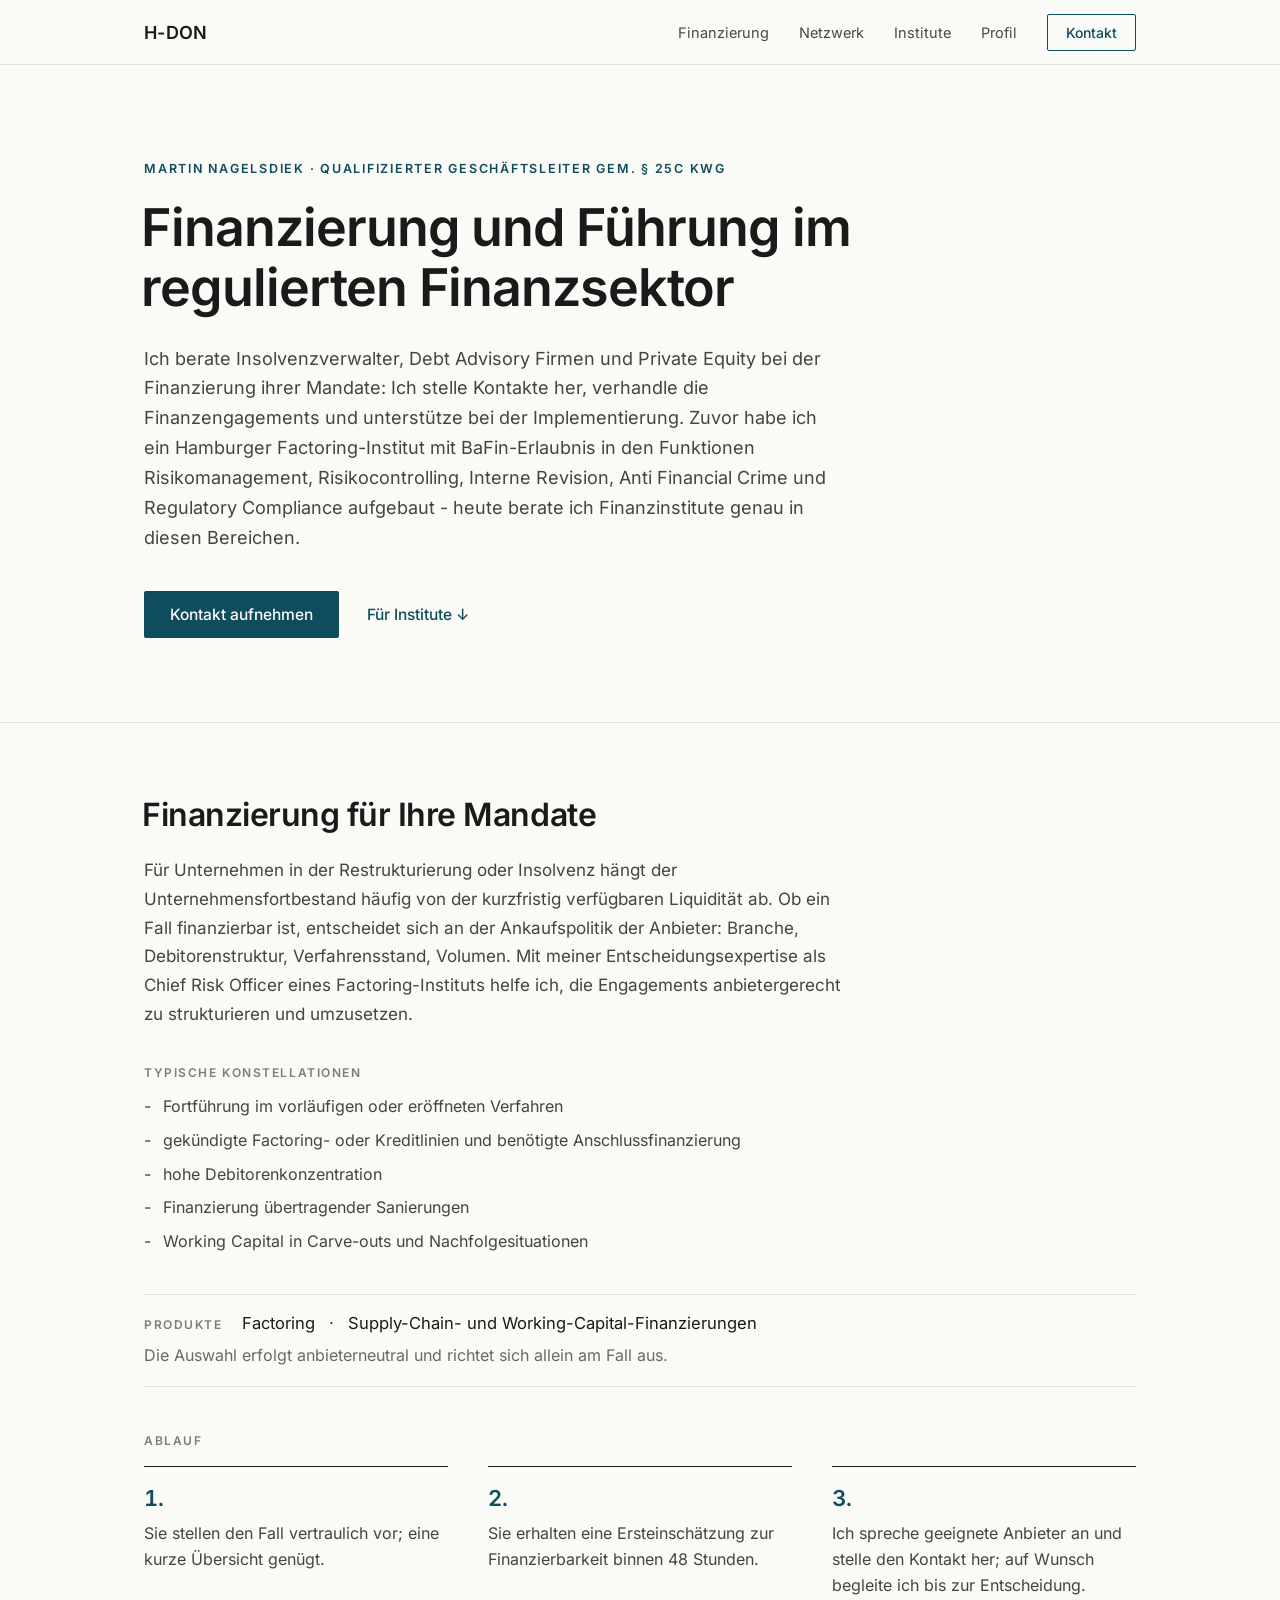
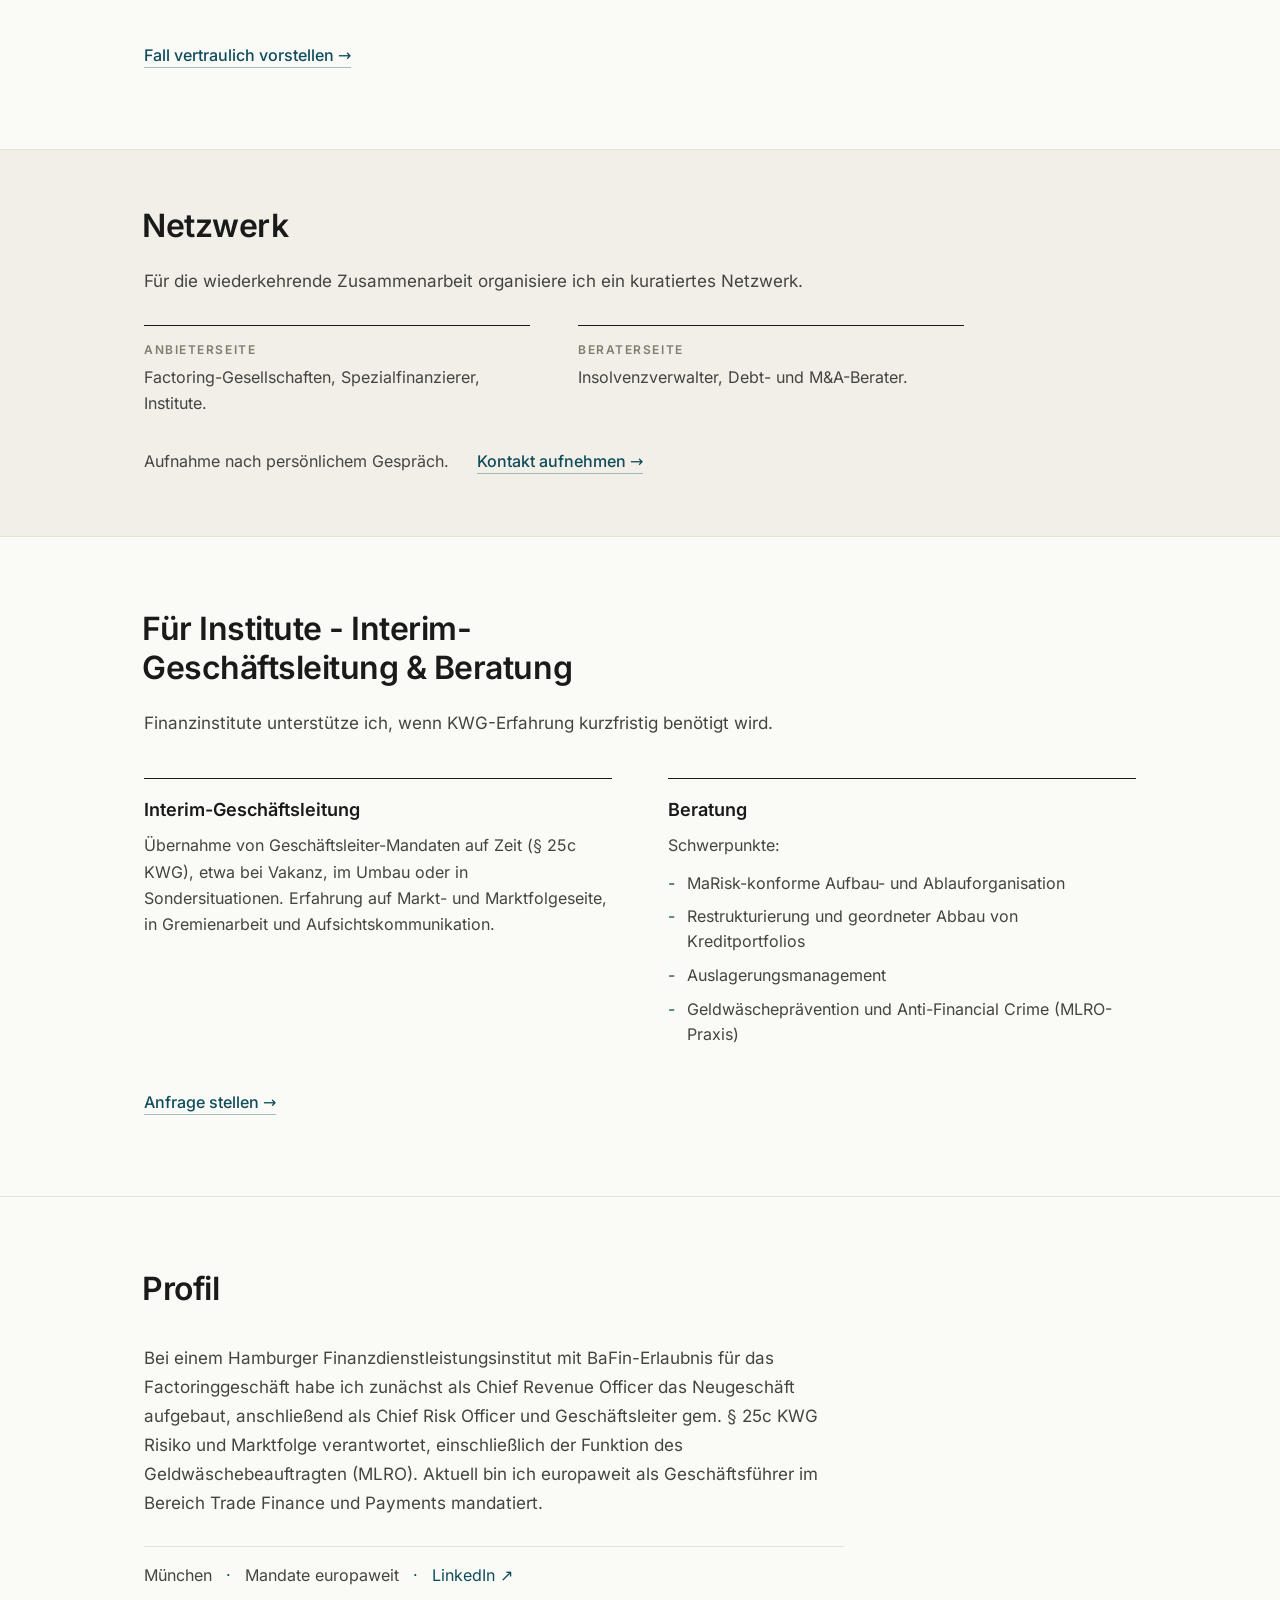
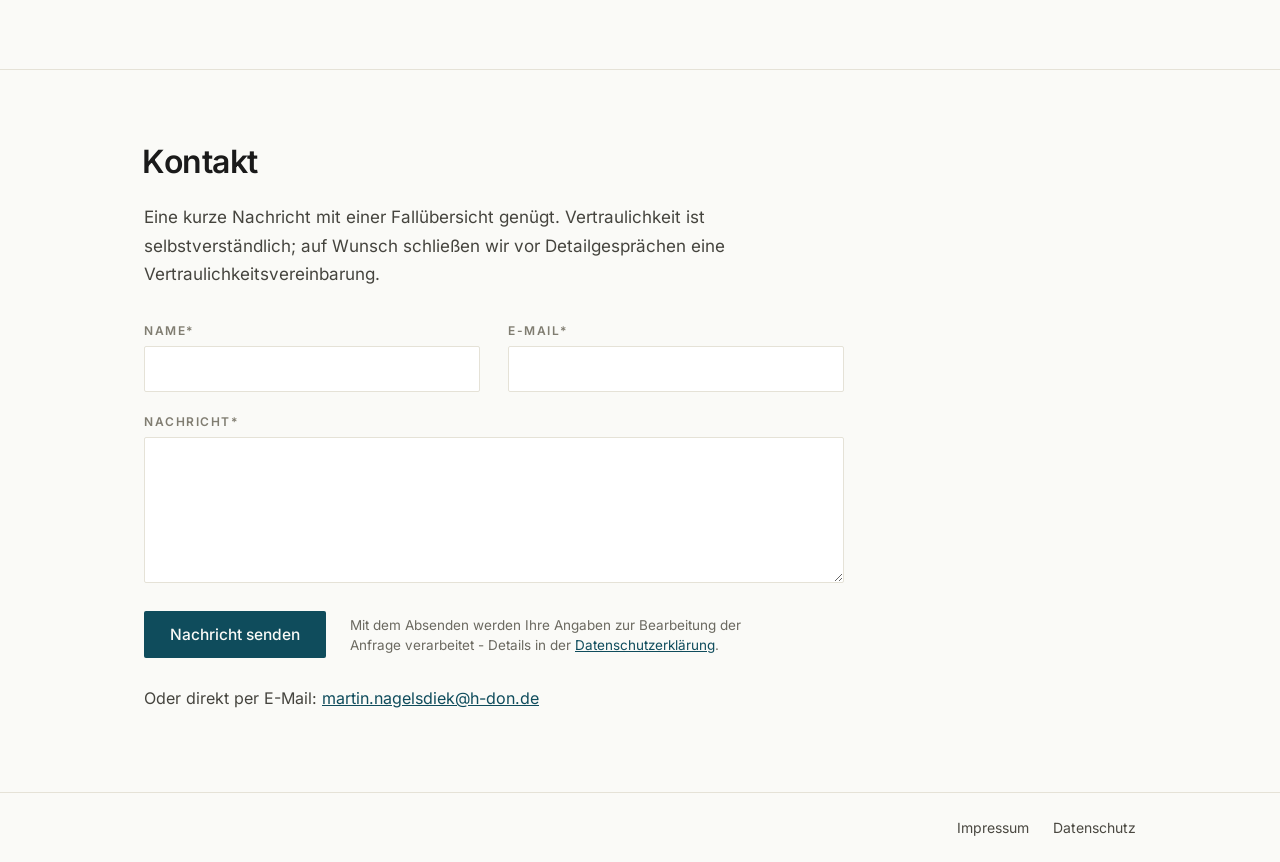
==== commit 7197e0ec: "Kontaktformular auf HubSpot Forms API umgestellt, Datenschutzerklärung angepasst Co-Authored-By: Cla" ====
--- a/index.html
+++ b/index.html
@@ -37,7 +37,7 @@
 
 /* Shared */
 section{scroll-margin-top:88px}
-.section-inner{padding:72px 0 84px}
+.section-inner{padding-top:72px;padding-bottom:84px}
 h1{font-size:52px;line-height:1.15;font-weight:600;letter-spacing:-.02em;margin:22px 0 26px -3px;max-width:23ch;text-wrap:pretty}
 h2{font-size:32px;font-weight:600;letter-spacing:-.015em;margin:0 0 22px -2px;text-wrap:pretty}
 .kicker{font-size:12.5px;font-weight:600;letter-spacing:.14em;text-transform:uppercase;color:var(--accent)}
@@ -69,7 +69,7 @@
 
 /* Netzwerk */
 .netzwerk{background:var(--bg-alt);border-top:1px solid var(--line);border-bottom:1px solid var(--line)}
-.netzwerk .section-inner{padding:56px 0 62px}
+.netzwerk .section-inner{padding-top:56px;padding-bottom:62px}
 .cols-2{display:grid;grid-template-columns:1fr 1fr;gap:48px;max-width:820px}
 .col-card{border-top:1px solid var(--ink);padding-top:16px;display:flex;flex-direction:column;gap:8px}
 .col-card .body{font-size:16px;line-height:1.62;color:var(--body)}
@@ -103,12 +103,12 @@
 .form-footer .btn-primary{border:0;cursor:pointer;font-family:inherit}
 .form-hinweis{font-size:13.5px;line-height:1.5;color:var(--muted);max-width:420px}
 .form-alt{font-size:16px;color:var(--body);margin:30px 0 0}
-#danke{display:none;max-width:700px;background:var(--bg-alt);border:1px solid var(--line);border-left:3px solid var(--accent);padding:16px 20px;font-size:16px;color:var(--body);margin:0 0 30px}
-#danke:target{display:block}
+#danke,#fehler{max-width:700px;background:var(--bg-alt);border:1px solid var(--line);border-left:3px solid var(--accent);padding:16px 20px;font-size:16px;color:var(--body);margin:0 0 30px}
+#fehler{border-left-color:#8C2F2F;margin:26px 0 0}
 
 /* Legal sections (in-page, toggled via footer) */
 [hidden]{display:none !important}
-.legal-inner{padding:64px 0 76px}
+.legal-inner{padding-top:64px;padding-bottom:76px}
 .legal-head{display:flex;align-items:baseline;justify-content:space-between;gap:24px;margin:0 0 10px}
 .legal-close{font-size:14.5px;color:#4A4841;text-decoration:none;white-space:nowrap}
 .legal-close:hover{color:var(--accent)}
@@ -119,7 +119,7 @@
 
 /* Footer */
 footer{border-top:1px solid var(--line)}
-.footer-inner{padding:26px 0;display:flex;align-items:baseline;justify-content:flex-end;gap:16px;flex-wrap:wrap}
+.footer-inner{padding-top:26px;padding-bottom:26px;display:flex;align-items:baseline;justify-content:flex-end;gap:16px;flex-wrap:wrap}
 .footer-links{display:flex;gap:24px}
 .footer-links a{font-size:14px;color:#4A4841;text-decoration:none}
 .footer-links a:hover{color:var(--accent)}
@@ -130,14 +130,14 @@
   h1{font-size:clamp(32px,7.5vw,44px)}
   h2{font-size:27px}
   .hero{padding:64px 0 60px}
-  .section-inner{padding:56px 0 60px}
+  .section-inner{padding-top:56px;padding-bottom:60px}
   .steps{grid-template-columns:1fr;gap:26px}
   .cols-2{grid-template-columns:1fr;gap:28px}
   .inst-cols{grid-template-columns:1fr;gap:36px}
   .form-grid{grid-template-columns:1fr;gap:18px}
   .legal-grid{grid-template-columns:1fr;gap:8px 0}
   .legal-grid > div:not(.legal-label){margin-bottom:16px}
-  .legal-inner{padding:48px 0 56px}
+  .legal-inner{padding-top:48px;padding-bottom:56px}
 }
 @media (max-width:720px){
   .nav-link{display:none}
@@ -170,7 +170,7 @@
     -->
     <p class="lead">Ich berate Insolvenzverwalter, Debt Advisory Firmen und Private Equity bei der Finanzierung ihrer Mandate: Ich stelle Kontakte her, verhandle die Finanzengagements und unterstütze bei der Implementierung. Zuvor habe ich ein Hamburger Factoring-Institut mit BaFin-Erlaubnis in den Funktionen Risikomanagement, Risikocontrolling, Interne Revision, Anti Financial Crime und Regulatory Compliance aufgebaut - heute berate ich Finanzinstitute genau in diesen Bereichen.</p>
     <div class="hero-ctas">
-      <a class="btn-primary" href="#kontakt" data-betreff="fallvorstellung">Kontakt aufnehmen</a>
+      <a class="btn-primary" href="#kontakt">Kontakt aufnehmen</a>
       <a class="hero-sec" href="#institute">Für Institute ↓</a>
     </div>
   </div>
@@ -213,7 +213,7 @@
       </div>
     </div>
     <div style="margin-top:46px">
-      <a class="link-cta" href="#kontakt" data-betreff="fallvorstellung">Fall vertraulich vorstellen →</a>
+      <a class="link-cta" href="#kontakt">Fall vertraulich vorstellen →</a>
     </div>
   </div>
 </section>
@@ -234,7 +234,7 @@
     </div>
     <div class="inline-row">
       <span class="plain">Aufnahme nach persönlichem Gespräch.</span>
-      <a class="link-cta" href="#kontakt" data-betreff="netzwerk">Kontakt aufnehmen →</a>
+      <a class="link-cta" href="#kontakt">Kontakt aufnehmen →</a>
     </div>
   </div>
 </section>
@@ -260,7 +260,7 @@
       </div>
     </div>
     <div style="margin-top:46px">
-      <a class="link-cta" href="#kontakt" data-betreff="interim">Anfrage stellen →</a>
+      <a class="link-cta" href="#kontakt">Anfrage stellen →</a>
     </div>
   </div>
 </section>
@@ -281,12 +281,12 @@
   <div class="wrap section-inner">
     <h2>Kontakt</h2>
     <p class="copy" style="margin-bottom:34px">Eine kurze Nachricht mit einer Fallübersicht genügt. Vertraulichkeit ist selbstverständlich; auf Wunsch schließen wir vor Detailgesprächen eine Vertraulichkeitsvereinbarung.</p>
-    <div id="danke">Vielen Dank für Ihre Nachricht - ich melde mich zeitnah bei Ihnen.</div>
-    <form class="kontakt-form" action="https://api.web3forms.com/submit" method="POST">
-      <input type="hidden" name="access_key" value="ENTFERNT-WEB3FORMS-KEY">
-      <input type="hidden" name="subject" value="Neue Anfrage über h-don.de">
-      <input type="hidden" name="from_name" value="h-don.de Kontaktformular">
-      <input type="hidden" name="redirect" value="https://h-don.de/#danke">
+    <div id="danke" hidden>Vielen Dank für Ihre Nachricht - ich melde mich zeitnah bei Ihnen.</div>
+    <!-- Kontaktformular: statisches Formular, Submission per fetch an die HubSpot Forms API
+         (kein Embed-Script, kein hubspotutk-Cookie; hutk wird bewusst nicht mitgesendet).
+         HubSpot-Formular: Portal 148321681, Form-GUID 899cf51d-01e0-4478-83f9-d83457cd53a9
+         (Felder: email, firstname, lastname, message). Ausstehend: DSE-Variante A veröffentlichen. -->
+    <form id="kontakt-form" class="kontakt-form" hidden>
       <input type="checkbox" name="botcheck" class="hp" tabindex="-1" autocomplete="off">
       <div class="form-grid">
         <div class="form-field">
@@ -297,19 +297,6 @@
           <label for="kf-email">E-Mail*</label>
           <input id="kf-email" type="email" name="email" required autocomplete="email">
         </div>
-        <div class="form-field">
-          <label for="kf-firma">Unternehmen / Kanzlei</label>
-          <input id="kf-firma" type="text" name="unternehmen" autocomplete="organization">
-        </div>
-        <div class="form-field">
-          <label for="kf-betreff">Betreff</label>
-          <select id="kf-betreff" name="betreff">
-            <option value="Fallvorstellung (vertraulich)">Fallvorstellung (vertraulich)</option>
-            <option value="Netzwerk">Netzwerk</option>
-            <option value="Interim-Geschäftsleitung / Beratung">Interim-Geschäftsleitung / Beratung</option>
-            <option value="Allgemeine Anfrage">Allgemeine Anfrage</option>
-          </select>
-        </div>
         <div class="form-field form-field-full">
           <label for="kf-nachricht">Nachricht*</label>
           <textarea id="kf-nachricht" name="nachricht" rows="6" required></textarea>
@@ -319,11 +306,17 @@
         <button type="submit" class="btn-primary">Nachricht senden</button>
         <span class="form-hinweis">Mit dem Absenden werden Ihre Angaben zur Bearbeitung der Anfrage verarbeitet - Details in der <a href="#datenschutz" data-legal-open="datenschutz">Datenschutzerklärung</a>.</span>
       </div>
+      <div id="fehler" hidden>Das Senden hat leider nicht geklappt. Bitte versuchen Sie es erneut oder schreiben Sie direkt an <a href="mailto:martin.nagelsdiek@h-don.de">martin.nagelsdiek@h-don.de</a>.</div>
     </form>
+    <noscript><p class="form-alt">Das Kontaktformular benötigt JavaScript - Sie erreichen uns direkt per E-Mail (Adresse unten).</p></noscript>
     <p class="form-alt">Oder direkt per E-Mail: <a href="mailto:martin.nagelsdiek@h-don.de">martin.nagelsdiek@h-don.de</a></p>
   </div>
 </section>
 
+<!-- TODO (geplant, Rework Impressum/Datenschutz - A14): Eigenständige Seiten /impressum.html und
+     /datenschutz.html ergänzen (zitierfähig, druckbar, indexierbar) oder mindestens Redirects auf
+     /#impressum bzw. /#datenschutz einrichten, damit extern gesetzte Alt-URLs nicht ins Leere laufen.
+     Die Anker-Lösung selbst bleibt zulässig (§ 5 Abs. 1 DDG; BGH I ZR 228/03). -->
 <section id="impressum" class="legal" style="border-top:1px solid var(--line)">
   <div class="wrap legal-inner">
     <div class="legal-head">
@@ -366,7 +359,7 @@
       <div class="legal-label">Kontaktaufnahme per E-Mail</div>
       <div>Bei einer Kontaktaufnahme per E-Mail werden die mitgeteilten Daten (Name, E-Mail-Adresse, Inhalt der Nachricht) ausschließlich zur Bearbeitung der Anfrage verarbeitet. Rechtsgrundlage ist Art. 6 Abs. 1 lit. b DSGVO, soweit die Anfrage auf den Abschluss oder die Durchführung eines Vertrags gerichtet ist, im Übrigen Art. 6 Abs. 1 lit. f DSGVO. Die E-Mail-Kommunikation wird über Google Workspace (Google Ireland Limited, Gordon House, Barrow Street, Dublin 4, Irland) abgewickelt; mit Google besteht ein Auftragsverarbeitungsvertrag nach Art. 28 DSGVO, und Google ist für etwaige Übermittlungen in die USA nach dem EU-US Data Privacy Framework zertifiziert. Die Daten werden gelöscht, sobald sie für die Bearbeitung nicht mehr erforderlich sind; gesetzliche Aufbewahrungspflichten bleiben unberührt.</div>
       <div class="legal-label">Kontaktformular</div>
-      <div>Für das Kontaktformular nutzen wir den Dienst Web3Forms des Anbieters Web3Creative (Indien) als Auftragsverarbeiter. Beim Absenden werden die eingegebenen Angaben (Name, E-Mail-Adresse, ggf. Unternehmen, Betreff, Nachricht) über die Server des Anbieters an unser E-Mail-Postfach übermittelt; der Anbieter speichert Übermittlungsdaten nach eigenen Angaben für bis zu drei Jahre. Rechtsgrundlage ist Art. 6 Abs. 1 lit. b DSGVO, soweit die Anfrage auf den Abschluss oder die Durchführung eines Vertrags gerichtet ist, im Übrigen Art. 6 Abs. 1 lit. f DSGVO. Übermittlungen in Drittländer (u. a. Indien) erfolgen nach Angaben des Anbieters auf Grundlage der EU-Standardvertragsklauseln (Data Processing Agreement). Näheres in der <a href="https://web3forms.com/privacy" target="_blank" rel="noopener">Datenschutzerklärung von Web3Forms</a>. Alternativ können Sie uns jederzeit direkt per E-Mail kontaktieren.</div>
+      <div>Für das Kontaktformular nutzen wir die Forms-API von HubSpot (HubSpot Ireland Limited, 1 Sir John Rogerson's Quay, Dublin 2, Irland - europäische Vertragspartnerin der HubSpot, Inc., USA) als Auftragsverarbeiter. Beim Absenden werden die eingegebenen Angaben (Name, E-Mail-Adresse, Nachricht) an HubSpot übermittelt und dort in unserem Kundenverwaltungssystem gespeichert; die Verarbeitung erfolgt in Rechenzentren in der EU (Deutschland). Dabei werden weder Cookies gesetzt noch Inhalte von HubSpot-Servern in diese Website eingebunden. Rechtsgrundlage ist Art. 6 Abs. 1 lit. b DSGVO, soweit die Anfrage auf den Abschluss oder die Durchführung eines Vertrags gerichtet ist, im Übrigen Art. 6 Abs. 1 lit. f DSGVO. Mit HubSpot besteht ein Auftragsverarbeitungsvertrag nach Art. 28 DSGVO; für etwaige Übermittlungen in die USA ist HubSpot, Inc. nach dem EU-US Data Privacy Framework zertifiziert und stützt Übermittlungen ergänzend auf EU-Standardvertragsklauseln. Die Daten werden gelöscht, sobald sie für die Bearbeitung der Anfrage nicht mehr erforderlich sind; gesetzliche Aufbewahrungspflichten bleiben unberührt. Näheres in der <a href="https://legal.hubspot.com/de/privacy-policy" target="_blank" rel="noopener">Datenschutzerklärung von HubSpot</a>. Alternativ können Sie uns jederzeit direkt per E-Mail kontaktieren.</div>
       <div class="legal-label">Keine Cookies, kein Tracking</div>
       <div>Diese Website setzt keine Cookies und verwendet keine Analyse-, Tracking- oder Werbedienste. Schriftarten sind lokal in die Seite eingebettet; beim Seitenaufruf werden keine Inhalte von Drittservern nachgeladen. Eine Übertragung an Dritte findet nur statt, wenn Sie aktiv das Kontaktformular absenden (siehe „Kontaktformular").</div>
       <div class="legal-label">Externe Links</div>
@@ -417,19 +410,53 @@
   });
   var h = location.hash.replace('#', '');
   if (sections[h]) setOpen(h);
-  // Betreff-Vorauswahl: CTA-Links setzen das passende Betreff-Feld im Kontaktformular.
-  var betreffMap = {
-    fallvorstellung: 'Fallvorstellung (vertraulich)',
-    netzwerk: 'Netzwerk',
-    interim: 'Interim-Geschäftsleitung / Beratung'
-  };
-  var betreffSelect = document.getElementById('kf-betreff');
-  document.querySelectorAll('[data-betreff]').forEach(function (a) {
-    a.addEventListener('click', function () {
-      var v = betreffMap[a.getAttribute('data-betreff')];
-      if (betreffSelect && v) betreffSelect.value = v;
+
+  // Kontaktformular: Submission an die HubSpot Forms API (kein Embed-Script, keine Cookies).
+  var HS_URL = 'https://api-eu1.hsforms.com/submissions/v3/integration/submit/148321681/899cf51d-01e0-4478-83f9-d83457cd53a9';
+  var form = document.getElementById('kontakt-form');
+  if (form) {
+    form.hidden = false; // ohne JavaScript bleibt das Formular ausgeblendet (siehe noscript-Hinweis)
+    var danke = document.getElementById('danke');
+    var fehler = document.getElementById('fehler');
+    form.addEventListener('submit', function (e) {
+      e.preventDefault();
+      if (form.querySelector('.hp').checked) return; // Honeypot
+      var teile = document.getElementById('kf-name').value.trim().split(/\s+/).filter(Boolean);
+      var nachname = teile.length ? teile[teile.length - 1] : '';
+      var vorname = teile.slice(0, -1).join(' ');
+      var felder = [
+        { objectTypeId: '0-1', name: 'email', value: document.getElementById('kf-email').value.trim() },
+        { objectTypeId: '0-1', name: 'lastname', value: nachname },
+        { objectTypeId: '0-1', name: 'message', value: document.getElementById('kf-nachricht').value.trim() }
+      ];
+      if (vorname) felder.push({ objectTypeId: '0-1', name: 'firstname', value: vorname });
+      var btn = form.querySelector('button[type="submit"]');
+      var btnText = btn.textContent;
+      btn.disabled = true;
+      btn.textContent = 'Wird gesendet …';
+      fetch(HS_URL, {
+        method: 'POST',
+        mode: 'cors',
+        credentials: 'omit',
+        headers: { 'Content-Type': 'application/json' },
+        body: JSON.stringify({
+          fields: felder,
+          context: { pageUri: 'https://h-don.de/', pageName: 'H-DON · Kontakt' }
+        })
+      }).then(function (r) {
+        if (!r.ok) throw new Error('HTTP ' + r.status);
+        form.reset();
+        fehler.hidden = true;
+        danke.hidden = false;
+        danke.scrollIntoView({ behavior: 'smooth', block: 'center' });
+      }).catch(function () {
+        fehler.hidden = false;
+      }).then(function () {
+        btn.disabled = false;
+        btn.textContent = btnText;
+      });
     });
-  });
+  }
 })();
 </script>
 
